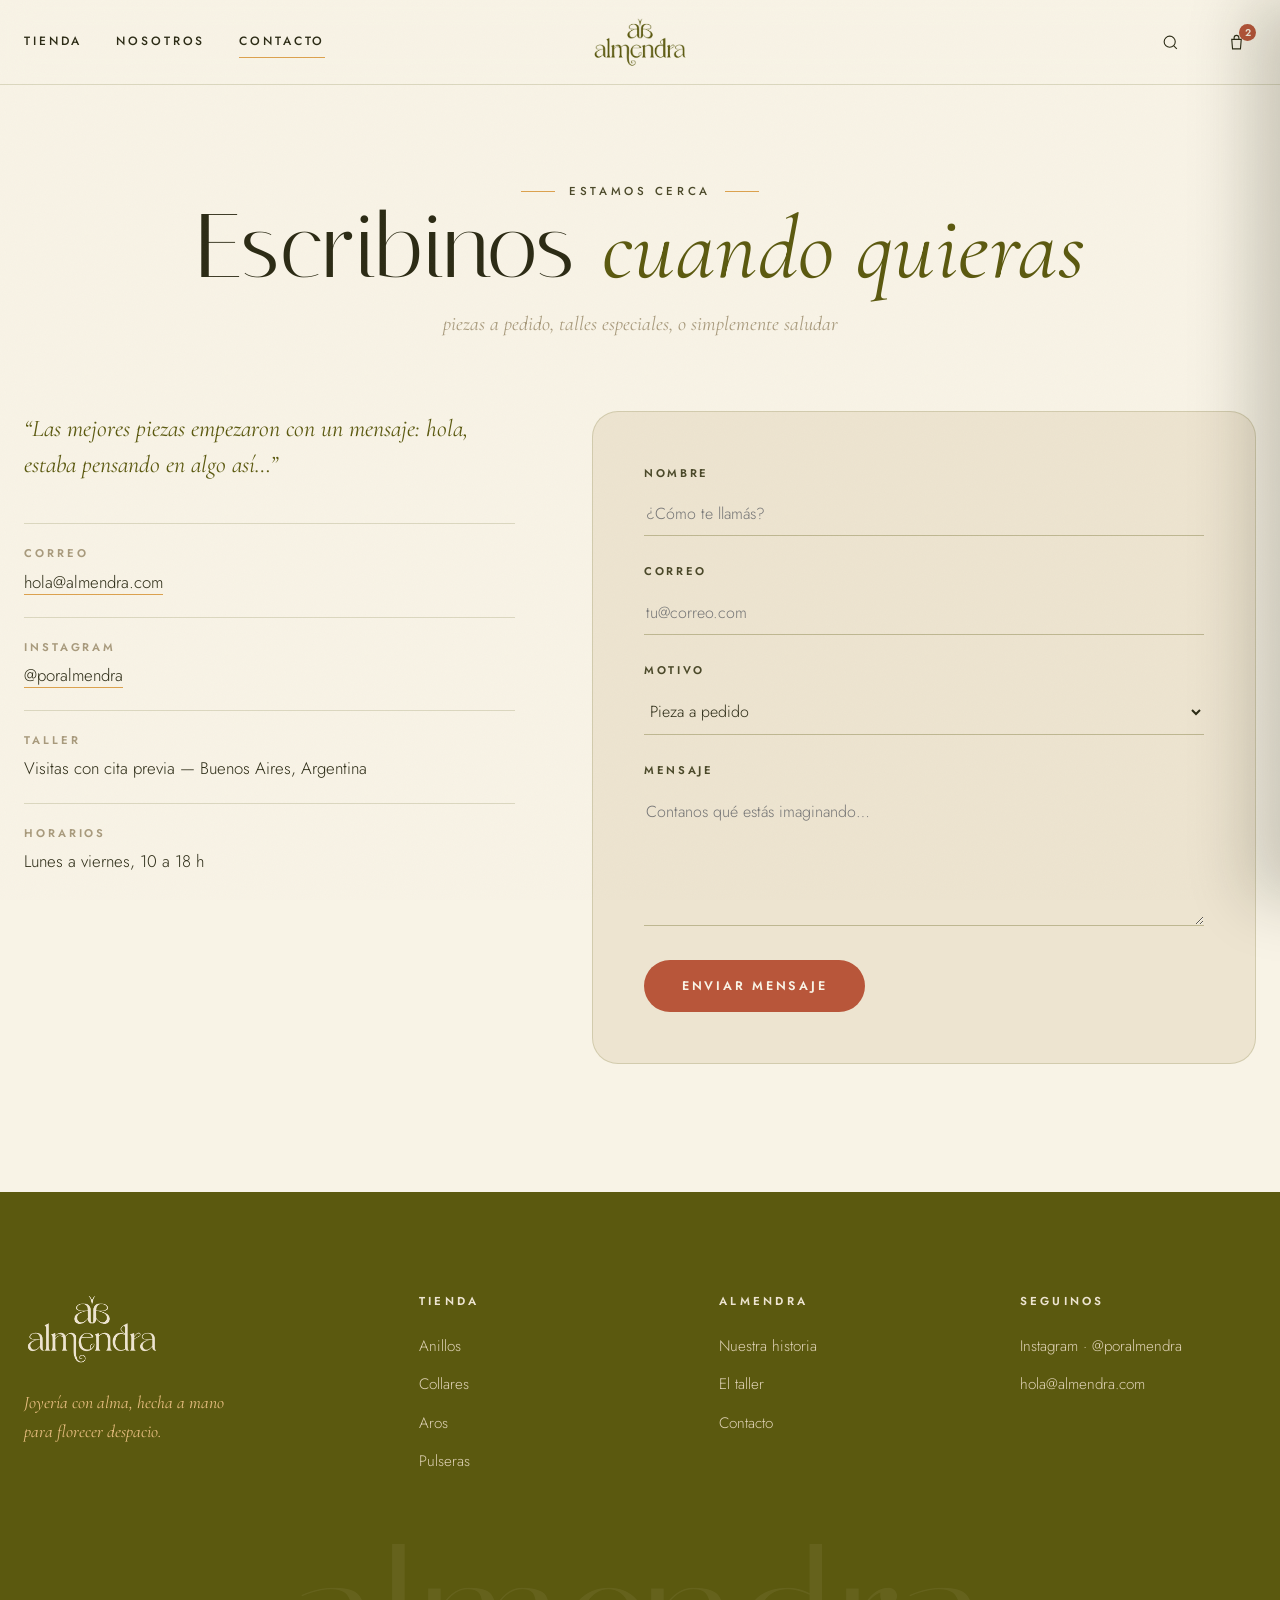
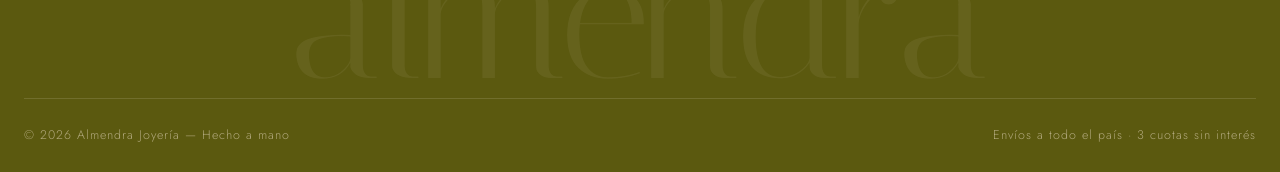
==== contacto.html @ 25f43d97 "Sitio web de Almendra Joyería — visual ecommerce Sitio estático de 5 páginas (inicio, tienda, produc" ====
<!DOCTYPE html>
<html lang="es">
<head>
  <meta charset="UTF-8">
  <meta name="viewport" content="width=device-width, initial-scale=1.0">
  <title>Contacto — Almendra Joyería</title>
  <meta name="description" content="Escribinos por piezas a pedido, talles especiales o lo que quieras contarnos.">
  <link rel="icon" type="image/png" href="assets/img/logo-olive.png">
  <link rel="preconnect" href="https://fonts.googleapis.com">
  <link rel="preconnect" href="https://fonts.gstatic.com" crossorigin>
  <link href="https://fonts.googleapis.com/css2?family=Italiana&family=Cormorant+Garamond:ital,wght@1,500;1,600&family=Jost:wght@300;400;500;600&display=swap" rel="stylesheet">
  <link rel="stylesheet" href="css/almendra.css">
</head>
<body>

  <header class="site-header site-header--solid">
    <div class="wrap">
      <nav class="nav-left">
        <a class="nav-link" href="tienda.html">Tienda</a>
        <a class="nav-link" href="nosotros.html">Nosotros</a>
        <a class="nav-link is-active" href="contacto.html">Contacto</a>
      </nav>
      <a class="brand" href="index.html" aria-label="Almendra — inicio">
        <img class="logo-dark" src="assets/img/logo-olive.png" alt="Almendra">
      </a>
      <div class="nav-right">
        <button class="icon-btn" aria-label="Buscar">
          <svg viewBox="0 0 24 24" fill="none" stroke-width="1.4"><circle cx="11" cy="11" r="7"/><path d="m20 20-3.8-3.8"/></svg>
        </button>
        <button class="icon-btn" aria-label="Carrito" data-open-cart>
          <svg viewBox="0 0 24 24" fill="none" stroke-width="1.4"><path d="M6 8h12l-1 12H7L6 8Z"/><path d="M9 8V6a3 3 0 0 1 6 0v2"/></svg>
          <span class="cart-count">2</span>
        </button>
        <button class="icon-btn menu-toggle" aria-label="Menú">
          <svg viewBox="0 0 24 24" fill="none" stroke-width="1.4"><path d="M4 7h16M4 12h16M4 17h16"/></svg>
        </button>
      </div>
    </div>
  </header>

  <nav class="mobile-menu">
    <button class="close-menu">Cerrar ✕</button>
    <a href="index.html">Inicio</a>
    <a href="tienda.html">Tienda <em>· piezas</em></a>
    <a href="nosotros.html">Nosotros <em>· el taller</em></a>
    <a href="contacto.html">Contacto</a>
  </nav>

  <!-- ══════════ Encabezado ══════════ -->
  <section class="page-hero">
    <div class="wrap">
      <span class="eyebrow eyebrow--center reveal">Estamos cerca</span>
      <h1 class="display reveal" data-delay="1">Escribinos <em>cuando quieras</em></h1>
      <p class="voice-sub reveal" data-delay="2">piezas a pedido, talles especiales, o simplemente saludar</p>
    </div>
  </section>

  <!-- ══════════ Contacto ══════════ -->
  <div class="wrap contact">
    <div class="contact-info reveal">
      <blockquote class="voice-quote">
        “Las mejores piezas empezaron con un mensaje: <em>hola, estaba pensando en algo así…</em>”
      </blockquote>
      <div class="contact-item">
        <div class="k">Correo</div>
        <div class="v"><a href="mailto:hola@almendra.com">hola@almendra.com</a></div>
      </div>
      <div class="contact-item">
        <div class="k">Instagram</div>
        <div class="v"><a href="https://instagram.com/poralmendra" target="_blank" rel="noopener">@poralmendra</a></div>
      </div>
      <div class="contact-item">
        <div class="k">Taller</div>
        <div class="v">Visitas con cita previa — Buenos Aires, Argentina</div>
      </div>
      <div class="contact-item">
        <div class="k">Horarios</div>
        <div class="v">Lunes a viernes, 10 a 18 h</div>
      </div>
    </div>

    <form class="contact-form reveal" data-delay="1" data-demo>
      <div class="field">
        <label for="f-nombre">Nombre</label>
        <input id="f-nombre" type="text" placeholder="¿Cómo te llamás?" required>
      </div>
      <div class="field">
        <label for="f-email">Correo</label>
        <input id="f-email" type="email" placeholder="tu@correo.com" required>
      </div>
      <div class="field">
        <label for="f-motivo">Motivo</label>
        <select id="f-motivo">
          <option>Pieza a pedido</option>
          <option>Consulta por talle</option>
          <option>Mi pedido</option>
          <option>Otra cosa linda</option>
        </select>
      </div>
      <div class="field">
        <label for="f-msj">Mensaje</label>
        <textarea id="f-msj" rows="5" placeholder="Contanos qué estás imaginando…" required></textarea>
      </div>
      <button class="btn btn--primary" type="submit">Enviar mensaje</button>
    </form>
  </div>

  <!-- ══════════ Footer ══════════ -->
  <footer class="site-footer">
    <div class="wrap">
      <div class="footer-grid">
        <div class="footer-brand">
          <img src="assets/img/logo-bone.png" alt="Almendra">
          <p>Joyería con alma, hecha a mano para florecer despacio.</p>
        </div>
        <div>
          <h4>Tienda</h4>
          <ul>
            <li><a href="tienda.html">Anillos</a></li>
            <li><a href="tienda.html">Collares</a></li>
            <li><a href="tienda.html">Aros</a></li>
            <li><a href="tienda.html">Pulseras</a></li>
          </ul>
        </div>
        <div>
          <h4>Almendra</h4>
          <ul>
            <li><a href="nosotros.html">Nuestra historia</a></li>
            <li><a href="nosotros.html">El taller</a></li>
            <li><a href="contacto.html">Contacto</a></li>
          </ul>
        </div>
        <div>
          <h4>Seguinos</h4>
          <ul>
            <li><a href="https://instagram.com/poralmendra" target="_blank" rel="noopener">Instagram · @poralmendra</a></li>
            <li><a href="mailto:hola@almendra.com">hola@almendra.com</a></li>
          </ul>
        </div>
      </div>
    </div>
    <div class="footer-big" aria-hidden="true">almendra</div>
    <div class="wrap">
      <div class="footer-bottom">
        <span>© 2026 Almendra Joyería — Hecho a mano</span>
        <span>Envíos a todo el país · 3 cuotas sin interés</span>
      </div>
    </div>
  </footer>

  <!-- Carrito -->
  <div class="cart-overlay"></div>
  <aside class="cart-drawer" aria-label="Carrito de compras">
    <div class="cart-head">
      <h3>Tu carrito</h3>
      <button data-close-cart>Cerrar ✕</button>
    </div>
    <div class="cart-items">
      <div class="cart-item">
        <img src="assets/img/producto-caleandula.jpg" alt="Anillo Caléndula">
        <div>
          <div class="ci-name">Anillo Caléndula</div>
          <div class="ci-detail">Plata 925 · Piedra luna</div>
          <div class="ci-qty">Talle 14 · Cant. 1</div>
        </div>
        <div class="ci-price">$ 78.000</div>
      </div>
      <div class="cart-item">
        <img src="assets/img/producto-rocio.jpg" alt="Collar Rocío">
        <div>
          <div class="ci-name">Collar Rocío</div>
          <div class="ci-detail">Plata 925 · Topacio</div>
          <div class="ci-qty">45 cm · Cant. 1</div>
        </div>
        <div class="ci-price">$ 88.000</div>
      </div>
      <p class="cart-note">Cada pieza viaja en su bolsita de lino con una carta de cuidados ✦</p>
    </div>
    <div class="cart-foot">
      <div class="cart-total"><span>Subtotal</span><span>$ 166.000</span></div>
      <p class="small">Envío calculado al finalizar la compra.</p>
      <button class="btn btn--primary">Iniciar compra</button>
    </div>
  </aside>

  <div class="toast" role="status"></div>

  <script src="js/main.js"></script>
</body>
</html>
---- css/almendra.css ----
/* ============================================================
   ALMENDRA — joyería · florecer despacio
   Sistema visual basado en el Manual de marca 2026
   ============================================================ */

:root {
  /* Paleta principal */
  --olive: #5B590F;
  --amber: #DCA14D;

  /* Neutros */
  --bone: #EDE4D0;
  --sand: #DFD2B5;
  --taupe: #A89A7C;
  --ink-soft: #4A4828;
  --ink: #2B2A14;

  /* Acentos botánicos */
  --terracota: #B8563A;
  --rose: #D8A596;
  --amber-soft: #E8BE80;

  /* Derivados */
  --cream: #F8F3E6;
  --hairline: rgba(91, 89, 15, 0.18);
  --hairline-strong: rgba(91, 89, 15, 0.32);

  /* Tipografías */
  --font-display: 'Italiana', serif;
  --font-voice: 'Cormorant Garamond', serif;
  --font-ui: 'Jost', sans-serif;

  --ease-out: cubic-bezier(0.22, 1, 0.36, 1);
  --header-h: 84px;
}

/* ---------- Reset ---------- */
*, *::before, *::after { box-sizing: border-box; margin: 0; padding: 0; }

html { scroll-behavior: smooth; }

body {
  font-family: var(--font-ui);
  font-weight: 400;
  font-size: 16px;
  line-height: 1.65;
  color: var(--ink);
  background: var(--cream);
  -webkit-font-smoothing: antialiased;
  overflow-x: hidden;
}

img { display: block; max-width: 100%; }
a { color: inherit; text-decoration: none; }
button { font-family: inherit; cursor: pointer; background: none; border: none; color: inherit; }
ul { list-style: none; }

::selection { background: var(--amber); color: var(--ink); }

/* ---------- Grano sutil ---------- */
body::after {
  content: '';
  position: fixed;
  inset: 0;
  pointer-events: none;
  z-index: 9000;
  opacity: 0.05;
  background-image: url("data:image/svg+xml,%3Csvg xmlns='http://www.w3.org/2000/svg' width='140' height='140'%3E%3Cfilter id='n'%3E%3CfeTurbulence type='fractalNoise' baseFrequency='0.9' numOctaves='2'/%3E%3C/filter%3E%3Crect width='140' height='140' filter='url(%23n)' opacity='0.55'/%3E%3C/svg%3E");
}

/* ---------- Utilidades ---------- */
.wrap {
  width: min(1280px, calc(100% - 48px));
  margin-inline: auto;
}

.display {
  font-family: var(--font-display);
  font-weight: 400;
  line-height: 1.02;
  letter-spacing: 0.005em;
}

.voice {
  font-family: var(--font-voice);
  font-style: italic;
  font-weight: 500;
}

.eyebrow {
  font-family: var(--font-ui);
  font-weight: 500;
  font-size: 0.72rem;
  letter-spacing: 0.32em;
  text-transform: uppercase;
  display: inline-flex;
  align-items: center;
  gap: 14px;
  color: var(--ink-soft);
}
.eyebrow::before {
  content: '';
  width: 34px;
  height: 1px;
  background: var(--amber);
}
.eyebrow--center::after {
  content: '';
  width: 34px;
  height: 1px;
  background: var(--amber);
}

/* ---------- Botones ---------- */
.btn {
  display: inline-flex;
  align-items: center;
  justify-content: center;
  gap: 10px;
  font-family: var(--font-ui);
  font-weight: 600;
  font-size: 0.78rem;
  letter-spacing: 0.22em;
  text-transform: uppercase;
  padding: 17px 38px;
  border-radius: 999px;
  transition: background 0.35s var(--ease-out), color 0.35s var(--ease-out),
              border-color 0.35s var(--ease-out), transform 0.35s var(--ease-out);
}
.btn:hover { transform: translateY(-2px); }

.btn--primary {
  background: var(--terracota);
  color: var(--cream);
}
.btn--primary:hover { background: #a34a30; }

.btn--outline {
  border: 1px solid var(--hairline-strong);
  color: var(--ink);
  background: transparent;
}
.btn--outline:hover { border-color: var(--olive); background: var(--olive); color: var(--bone); }

.btn--bone {
  border: 1px solid rgba(237, 228, 208, 0.5);
  color: var(--bone);
}
.btn--bone:hover { background: var(--bone); color: var(--olive); }

.link-line {
  font-family: var(--font-ui);
  font-weight: 500;
  font-size: 0.78rem;
  letter-spacing: 0.22em;
  text-transform: uppercase;
  display: inline-flex;
  align-items: center;
  gap: 12px;
  padding-bottom: 6px;
  position: relative;
}
.link-line::after {
  content: '';
  position: absolute;
  bottom: 0;
  left: 0;
  width: 100%;
  height: 1px;
  background: var(--amber);
  transform-origin: left;
  transition: transform 0.4s var(--ease-out);
}
.link-line:hover::after { transform: scaleX(0.4); }
.link-line .arrow { transition: transform 0.4s var(--ease-out); }
.link-line:hover .arrow { transform: translateX(6px); }

/* ---------- Header ---------- */
.site-header {
  position: fixed;
  top: 0;
  left: 0;
  right: 0;
  z-index: 800;
  height: var(--header-h);
  display: flex;
  align-items: center;
  transition: background 0.4s ease, box-shadow 0.4s ease, height 0.4s ease;
}
.site-header.is-solid,
.site-header--solid {
  background: rgba(248, 243, 230, 0.92);
  backdrop-filter: blur(14px);
  -webkit-backdrop-filter: blur(14px);
  box-shadow: 0 1px 0 var(--hairline);
}
.site-header .wrap {
  display: grid;
  grid-template-columns: 1fr auto 1fr;
  align-items: center;
  width: min(1380px, calc(100% - 48px));
}

.nav-left {
  display: flex;
  gap: 34px;
}
.nav-link {
  font-size: 0.75rem;
  font-weight: 500;
  letter-spacing: 0.24em;
  text-transform: uppercase;
  position: relative;
  padding: 6px 0;
}
.nav-link::after {
  content: '';
  position: absolute;
  bottom: 0;
  left: 50%;
  transform: translateX(-50%) scaleX(0);
  width: 100%;
  height: 1px;
  background: var(--amber);
  transition: transform 0.35s var(--ease-out);
  transform-origin: center;
}
.nav-link:hover::after,
.nav-link.is-active::after { transform: translateX(-50%) scaleX(1); }

.brand { justify-self: center; display: block; }
.brand img { height: 52px; width: auto; }

.nav-right {
  justify-self: end;
  display: flex;
  align-items: center;
  gap: 26px;
}
.icon-btn {
  display: inline-flex;
  align-items: center;
  justify-content: center;
  width: 40px;
  height: 40px;
  border-radius: 50%;
  transition: background 0.3s ease;
  position: relative;
}
.icon-btn:hover { background: rgba(91, 89, 15, 0.08); }
.icon-btn svg { width: 19px; height: 19px; stroke: currentColor; }

.cart-count {
  position: absolute;
  top: 2px;
  right: 0;
  min-width: 17px;
  height: 17px;
  border-radius: 999px;
  background: var(--terracota);
  color: var(--cream);
  font-size: 0.62rem;
  font-weight: 600;
  display: flex;
  align-items: center;
  justify-content: center;
  padding-inline: 4px;
}

/* Header sobre fondo olive (hero) */
.site-header--over-dark:not(.is-solid) { color: var(--bone); }
.site-header--over-dark:not(.is-solid) .cart-count { background: var(--amber); color: var(--ink); }
.site-header--over-dark:not(.is-solid) .brand .logo-dark { display: none; }
.site-header--over-dark:not(.is-solid) .brand .logo-light { display: block; }
.brand .logo-light { display: none; }
.site-header--over-dark.is-solid .brand .logo-dark { display: block; }

.menu-toggle { display: none; }

/* ---------- Menú móvil ---------- */
.mobile-menu {
  position: fixed;
  inset: 0;
  z-index: 900;
  background: var(--olive);
  color: var(--bone);
  display: flex;
  flex-direction: column;
  justify-content: center;
  padding: 48px;
  transform: translateY(-100%);
  transition: transform 0.55s var(--ease-out);
}
.mobile-menu.is-open { transform: translateY(0); }
.mobile-menu a {
  font-family: var(--font-display);
  font-size: clamp(2.4rem, 9vw, 3.6rem);
  line-height: 1.35;
  border-bottom: 1px solid rgba(237, 228, 208, 0.15);
  padding: 10px 0;
}
.mobile-menu a em { font-family: var(--font-voice); font-style: italic; color: var(--amber); }
.mobile-menu .close-menu {
  position: absolute;
  top: 26px;
  right: 26px;
  font-size: 0.75rem;
  letter-spacing: 0.3em;
  text-transform: uppercase;
  color: var(--bone);
}

/* ============================================================
   HERO
   ============================================================ */
.hero {
  position: relative;
  min-height: 100vh;
  min-height: 100svh;
  background: var(--olive);
  color: var(--bone);
  overflow: hidden;
  display: flex;
  align-items: center;
}
.hero::before {
  content: '';
  position: absolute;
  inset: 0;
  background: radial-gradient(ellipse 90% 70% at 70% 20%, rgba(220, 161, 77, 0.14), transparent 60%),
              radial-gradient(ellipse 70% 60% at 15% 85%, rgba(43, 42, 20, 0.5), transparent 65%);
}
.hero .wrap {
  position: relative;
  z-index: 2;
  display: grid;
  grid-template-columns: minmax(0, 1.15fr) minmax(0, 0.85fr);
  align-items: center;
  gap: clamp(40px, 6vw, 90px);
  padding-top: calc(var(--header-h) + 30px);
  padding-bottom: 70px;
}

.hero-title {
  font-size: clamp(3.4rem, 8.5vw, 7.8rem);
  color: var(--cream);
}
.hero-title .amber { color: var(--amber); }
.hero-sub {
  font-family: var(--font-voice);
  font-style: italic;
  font-size: clamp(1.35rem, 2.4vw, 1.9rem);
  color: var(--amber-soft);
  margin-top: 26px;
  max-width: 30ch;
  line-height: 1.5;
}
.hero-actions {
  display: flex;
  flex-wrap: wrap;
  gap: 18px;
  margin-top: 48px;
}
.hero .eyebrow { color: var(--sand); margin-bottom: 30px; }
.hero .eyebrow::before { background: var(--amber); }

/* Imagen arco (almendra) */
.arch {
  border-radius: 999px 999px 0 0;
  overflow: hidden;
  position: relative;
}
.arch img {
  width: 100%;
  height: 100%;
  object-fit: cover;
}
.hero-figure {
  position: relative;
  justify-self: end;
  width: min(430px, 100%);
}
.hero-figure .arch {
  aspect-ratio: 3 / 4.1;
  box-shadow: 0 40px 80px rgba(20, 20, 5, 0.35);
}
.hero-figure .arch img { transform: scale(1.04); }

.hero-figure::before {
  content: '';
  position: absolute;
  inset: -22px -22px 0 -22px;
  border: 1px solid rgba(220, 161, 77, 0.35);
  border-radius: 999px 999px 0 0;
  border-bottom: none;
  pointer-events: none;
}
.hero-badge {
  position: absolute;
  bottom: 34px;
  left: -74px;
  width: 148px;
  height: 148px;
  animation: spin 26s linear infinite;
}
@keyframes spin { to { transform: rotate(360deg); } }
.hero-badge text {
  font-family: var(--font-ui);
  font-size: 10.5px;
  font-weight: 500;
  letter-spacing: 3.2px;
  text-transform: uppercase;
  fill: var(--amber-soft);
}

.hero-scroll {
  position: absolute;
  bottom: 34px;
  left: 50%;
  transform: translateX(-50%);
  z-index: 3;
  font-size: 0.68rem;
  letter-spacing: 0.32em;
  text-transform: uppercase;
  color: rgba(237, 228, 208, 0.6);
  display: flex;
  flex-direction: column;
  align-items: center;
  gap: 10px;
}
.hero-scroll::after {
  content: '';
  width: 1px;
  height: 42px;
  background: linear-gradient(to bottom, var(--amber), transparent);
  animation: drip 2.2s ease-in-out infinite;
}
@keyframes drip {
  0% { transform: scaleY(0); transform-origin: top; }
  55% { transform: scaleY(1); transform-origin: top; }
  56% { transform-origin: bottom; }
  100% { transform: scaleY(0); transform-origin: bottom; }
}

/* ============================================================
   MARQUESINA
   ============================================================ */
.marquee {
  background: var(--cream);
  border-bottom: 1px solid var(--hairline);
  overflow: hidden;
  padding: 22px 0;
}
.marquee-track {
  display: flex;
  gap: 0;
  width: max-content;
  animation: marquee 36s linear infinite;
}
.marquee span {
  font-family: var(--font-display);
  font-size: 1.35rem;
  letter-spacing: 0.14em;
  text-transform: uppercase;
  color: var(--ink-soft);
  white-space: nowrap;
  display: inline-flex;
  align-items: center;
}
.marquee span::after {
  content: '✦';
  color: var(--amber);
  font-size: 0.8rem;
  margin: 0 34px;
}
@keyframes marquee { to { transform: translateX(-50%); } }

/* ============================================================
   SECCIONES
   ============================================================ */
.section { padding: clamp(80px, 10vw, 140px) 0; }
.section--tight { padding: clamp(60px, 7vw, 90px) 0; }

.section-head {
  display: flex;
  align-items: flex-end;
  justify-content: space-between;
  gap: 30px;
  margin-bottom: clamp(44px, 5vw, 70px);
}
.section-head h2 {
  font-size: clamp(2.4rem, 4.6vw, 4rem);
  color: var(--ink);
}
.section-head h2 em {
  font-family: var(--font-voice);
  font-style: italic;
  color: var(--olive);
}
.section-head .eyebrow { margin-bottom: 18px; }

.section-head--center {
  flex-direction: column;
  align-items: center;
  text-align: center;
}

/* ---------- Grilla de productos ---------- */
.product-grid {
  display: grid;
  grid-template-columns: repeat(4, 1fr);
  gap: clamp(20px, 2.6vw, 36px) clamp(16px, 2vw, 28px);
}
.product-grid--3 { grid-template-columns: repeat(3, 1fr); }

.product-card { position: relative; }
.product-card .frame {
  border-radius: 999px 999px 0 0;
  overflow: hidden;
  aspect-ratio: 3 / 3.8;
  background: var(--sand);
  position: relative;
}
.product-card .frame img {
  width: 100%;
  height: 100%;
  object-fit: cover;
  transition: transform 1.1s var(--ease-out);
}
.product-card:hover .frame img { transform: scale(1.06); }

.product-card .frame::after {
  content: '';
  position: absolute;
  inset: 10px;
  border: 1px solid rgba(248, 243, 230, 0.0);
  border-radius: 999px 999px 0 0;
  transition: border-color 0.5s ease, inset 0.5s ease;
  pointer-events: none;
}
.product-card:hover .frame::after { border-color: rgba(248, 243, 230, 0.55); }

.card-tag {
  position: absolute;
  top: 16px;
  left: 50%;
  transform: translateX(-50%);
  z-index: 2;
  font-size: 0.62rem;
  font-weight: 600;
  letter-spacing: 0.24em;
  text-transform: uppercase;
  background: var(--cream);
  color: var(--olive);
  border-radius: 999px;
  padding: 6px 14px;
}
.card-tag--sale { background: var(--terracota); color: var(--cream); }

.product-card .meta {
  text-align: center;
  padding: 20px 8px 0;
}
.product-card .name {
  font-family: var(--font-display);
  font-size: 1.45rem;
  color: var(--ink);
  letter-spacing: 0.03em;
}
.product-card .detail {
  font-family: var(--font-voice);
  font-style: italic;
  font-size: 0.98rem;
  color: var(--taupe);
  margin-top: 3px;
}
.product-card .price {
  font-weight: 600;
  font-size: 0.88rem;
  letter-spacing: 0.08em;
  color: var(--ink-soft);
  margin-top: 9px;
}

.product-card .quick-add {
  position: absolute;
  left: 50%;
  transform: translate(-50%, 12px);
  bottom: 132px;
  opacity: 0;
  background: var(--cream);
  color: var(--ink);
  font-weight: 600;
  font-size: 0.7rem;
  letter-spacing: 0.2em;
  text-transform: uppercase;
  padding: 13px 26px;
  border-radius: 999px;
  box-shadow: 0 14px 30px rgba(30, 30, 10, 0.18);
  transition: opacity 0.4s ease, transform 0.4s var(--ease-out), background 0.3s, color 0.3s;
  white-space: nowrap;
}
.product-card:hover .quick-add {
  opacity: 1;
  transform: translate(-50%, 0);
}
.product-card .quick-add:hover { background: var(--olive); color: var(--bone); }

/* ---------- Split editorial ---------- */
.editorial {
  background: var(--bone);
  border-block: 1px solid var(--hairline);
}
.editorial .wrap {
  display: grid;
  grid-template-columns: minmax(0, 0.9fr) minmax(0, 1.1fr);
  gap: clamp(44px, 7vw, 110px);
  align-items: center;
}
.editorial-figure { position: relative; }
.editorial-figure .arch {
  aspect-ratio: 3 / 3.9;
  box-shadow: 30px 40px 0 rgba(220, 161, 77, 0.16);
}
.editorial-figure .stamp {
  position: absolute;
  right: -34px;
  top: 42px;
  width: 120px;
  height: 120px;
  animation: spin 24s linear infinite reverse;
}
.editorial-figure .stamp text {
  font-family: var(--font-ui);
  font-size: 11px;
  font-weight: 500;
  letter-spacing: 3px;
  text-transform: uppercase;
  fill: var(--olive);
}
.editorial-copy h2 {
  font-size: clamp(2.4rem, 4.4vw, 3.9rem);
  margin: 22px 0 26px;
}
.editorial-copy h2 em {
  font-family: var(--font-voice);
  font-style: italic;
  color: var(--olive);
}
.editorial-copy p {
  font-weight: 300;
  font-size: 1.06rem;
  color: var(--ink-soft);
  max-width: 52ch;
  margin-bottom: 18px;
}
.editorial-copy .voice-quote {
  font-family: var(--font-voice);
  font-style: italic;
  font-size: 1.4rem;
  color: var(--olive);
  border-left: 2px solid var(--amber);
  padding-left: 24px;
  margin: 34px 0;
  max-width: 40ch;
  line-height: 1.5;
}

/* ---------- Categorías ---------- */
.cats {
  display: grid;
  grid-template-columns: repeat(4, 1fr);
  gap: clamp(18px, 2.4vw, 34px);
}
.cat-card {
  text-align: center;
  position: relative;
}
.cat-card .ring {
  width: min(100%, 250px);
  aspect-ratio: 1;
  margin-inline: auto;
  border-radius: 50%;
  overflow: hidden;
  position: relative;
  outline: 1px solid var(--hairline);
  outline-offset: 10px;
  transition: outline-color 0.4s ease, outline-offset 0.4s var(--ease-out);
}
.cat-card:hover .ring { outline-color: var(--amber); outline-offset: 5px; }
.cat-card .ring img {
  width: 100%;
  height: 100%;
  object-fit: cover;
  transition: transform 1s var(--ease-out);
}
.cat-card:hover .ring img { transform: scale(1.08); }
.cat-card .cat-name {
  font-family: var(--font-display);
  font-size: 1.5rem;
  margin-top: 24px;
  letter-spacing: 0.05em;
}
.cat-card .cat-sub {
  font-family: var(--font-voice);
  font-style: italic;
  color: var(--taupe);
  font-size: 0.95rem;
}

/* ---------- Valores / ritual ---------- */
.values { border-top: 1px solid var(--hairline); }
.values-grid {
  display: grid;
  grid-template-columns: repeat(3, 1fr);
  gap: clamp(30px, 4vw, 60px);
}
.value {
  text-align: center;
  padding: 0 10px;
}
.value .glyph {
  width: 74px;
  height: 74px;
  margin: 0 auto 26px;
  border: 1px solid var(--hairline-strong);
  border-radius: 999px 999px 0 0;
  display: flex;
  align-items: center;
  justify-content: center;
  color: var(--olive);
  transition: background 0.4s ease, color 0.4s ease, transform 0.4s var(--ease-out);
}
.value:hover .glyph { background: var(--olive); color: var(--amber); transform: translateY(-4px); }
.value .glyph svg { width: 30px; height: 30px; }
.value h3 {
  font-family: var(--font-display);
  font-weight: 400;
  font-size: 1.55rem;
  margin-bottom: 12px;
}
.value p {
  font-weight: 300;
  font-size: 0.98rem;
  color: var(--ink-soft);
  max-width: 30ch;
  margin-inline: auto;
}

/* ---------- Banda taller (olive) ---------- */
.band {
  background: var(--olive);
  color: var(--bone);
  position: relative;
  overflow: hidden;
}
.band::before {
  content: '';
  position: absolute;
  inset: 0;
  background: radial-gradient(ellipse 70% 90% at 85% 15%, rgba(220, 161, 77, 0.12), transparent 60%);
}
.band .wrap {
  position: relative;
  display: grid;
  grid-template-columns: minmax(0, 1fr) minmax(0, 1fr);
  gap: clamp(44px, 7vw, 100px);
  align-items: center;
}
.band .eyebrow { color: var(--sand); }
.band h2 {
  font-size: clamp(2.4rem, 4.4vw, 3.9rem);
  color: var(--cream);
  margin: 22px 0 24px;
}
.band h2 em { font-family: var(--font-voice); font-style: italic; color: var(--amber); }
.band p {
  font-weight: 300;
  color: var(--sand);
  max-width: 50ch;
  margin-bottom: 16px;
}
.band-figure { position: relative; }
.band-figure .arch {
  aspect-ratio: 4 / 4.6;
  box-shadow: 0 40px 80px rgba(15, 15, 4, 0.4);
}
.band-figure .mini {
  position: absolute;
  width: 38%;
  aspect-ratio: 1;
  border-radius: 50%;
  overflow: hidden;
  bottom: -36px;
  left: -36px;
  border: 6px solid var(--olive);
  box-shadow: 0 20px 40px rgba(15, 15, 4, 0.35);
}
.band-figure .mini img { width: 100%; height: 100%; object-fit: cover; }
.band .btn { margin-top: 22px; }

/* ---------- Newsletter ---------- */
.newsletter {
  background: var(--bone);
  border-top: 1px solid var(--hairline);
  text-align: center;
}
.newsletter h2 {
  font-size: clamp(2.2rem, 4.2vw, 3.6rem);
  margin: 20px 0 14px;
}
.newsletter h2 em { font-family: var(--font-voice); font-style: italic; color: var(--olive); }
.newsletter p {
  font-weight: 300;
  color: var(--ink-soft);
  max-width: 46ch;
  margin: 0 auto 38px;
}
.news-form {
  display: flex;
  max-width: 460px;
  margin-inline: auto;
  border-bottom: 1px solid var(--hairline-strong);
  padding-bottom: 10px;
  gap: 14px;
}
.news-form input {
  flex: 1;
  border: none;
  background: transparent;
  font-family: var(--font-ui);
  font-size: 0.95rem;
  letter-spacing: 0.04em;
  color: var(--ink);
  outline: none;
}
.news-form input::placeholder { color: var(--taupe); }
.news-form button {
  font-weight: 600;
  font-size: 0.75rem;
  letter-spacing: 0.24em;
  text-transform: uppercase;
  color: var(--terracota);
  transition: letter-spacing 0.3s ease;
}
.news-form button:hover { letter-spacing: 0.34em; }

/* ---------- Footer ---------- */
.site-footer {
  background: var(--olive);
  color: var(--sand);
  padding: clamp(64px, 8vw, 100px) 0 0;
  position: relative;
  overflow: hidden;
}
.footer-grid {
  display: grid;
  grid-template-columns: 1.4fr 1fr 1fr 1fr;
  gap: clamp(30px, 5vw, 70px);
  padding-bottom: 70px;
}
.footer-brand img { height: 74px; width: auto; margin-bottom: 22px; }
.footer-brand p {
  font-family: var(--font-voice);
  font-style: italic;
  font-size: 1.1rem;
  color: var(--amber-soft);
  max-width: 26ch;
}
.site-footer h4 {
  font-family: var(--font-ui);
  font-weight: 600;
  font-size: 0.72rem;
  letter-spacing: 0.28em;
  text-transform: uppercase;
  color: var(--bone);
  margin-bottom: 22px;
}
.site-footer li { margin-bottom: 12px; }
.site-footer li a {
  font-weight: 300;
  font-size: 0.95rem;
  transition: color 0.3s ease, padding-left 0.3s ease;
}
.site-footer li a:hover { color: var(--amber); padding-left: 6px; }

.footer-bottom {
  border-top: 1px solid rgba(237, 228, 208, 0.15);
  padding: 26px 0;
  display: flex;
  justify-content: space-between;
  align-items: center;
  gap: 20px;
  flex-wrap: wrap;
  font-size: 0.78rem;
  font-weight: 300;
  letter-spacing: 0.08em;
  color: rgba(223, 210, 181, 0.65);
}
.footer-big {
  font-family: var(--font-display);
  font-size: clamp(4rem, 14vw, 13rem);
  line-height: 0.9;
  color: rgba(237, 228, 208, 0.07);
  text-align: center;
  user-select: none;
  pointer-events: none;
  margin-top: -20px;
  white-space: nowrap;
}

/* ============================================================
   PÁGINA: TIENDA
   ============================================================ */
.page-hero {
  padding: calc(var(--header-h) + clamp(50px, 8vw, 90px)) 0 clamp(40px, 6vw, 70px);
  text-align: center;
}
.page-hero h1 {
  font-size: clamp(3rem, 7vw, 5.6rem);
}
.page-hero h1 em { font-family: var(--font-voice); font-style: italic; color: var(--olive); }
.page-hero .voice-sub {
  font-family: var(--font-voice);
  font-style: italic;
  font-size: 1.25rem;
  color: var(--taupe);
  margin-top: 14px;
}

.filters {
  display: flex;
  flex-wrap: wrap;
  justify-content: center;
  gap: 12px;
  margin: 40px 0 60px;
}
.chip {
  font-family: var(--font-ui);
  font-weight: 500;
  font-size: 0.75rem;
  letter-spacing: 0.18em;
  text-transform: uppercase;
  padding: 11px 24px;
  border-radius: 999px;
  border: 1px solid var(--hairline-strong);
  color: var(--ink-soft);
  transition: all 0.3s ease;
}
.chip:hover { border-color: var(--olive); }
.chip.is-active {
  background: var(--olive);
  border-color: var(--olive);
  color: var(--bone);
}

.shop-note {
  text-align: center;
  font-family: var(--font-voice);
  font-style: italic;
  color: var(--taupe);
  font-size: 1.05rem;
  margin-top: 60px;
}

.product-card.is-hidden { display: none; }

/* ============================================================
   PÁGINA: PRODUCTO
   ============================================================ */
.breadcrumb {
  padding: calc(var(--header-h) + 30px) 0 0;
  font-size: 0.72rem;
  font-weight: 500;
  letter-spacing: 0.2em;
  text-transform: uppercase;
  color: var(--taupe);
  display: flex;
  gap: 12px;
  align-items: center;
}
.breadcrumb a:hover { color: var(--olive); }
.breadcrumb .sep { color: var(--amber); }

.pdp {
  display: grid;
  grid-template-columns: minmax(0, 1.05fr) minmax(0, 0.95fr);
  gap: clamp(40px, 6vw, 100px);
  padding: clamp(36px, 5vw, 60px) 0 clamp(80px, 9vw, 130px);
  align-items: start;
}
.pdp-gallery {
  position: sticky;
  top: calc(var(--header-h) + 24px);
  display: grid;
  grid-template-columns: 84px 1fr;
  gap: 20px;
}
.pdp-thumbs {
  display: flex;
  flex-direction: column;
  gap: 14px;
}
.pdp-thumbs button {
  aspect-ratio: 1;
  border-radius: 12px;
  overflow: hidden;
  border: 1px solid transparent;
  opacity: 0.65;
  transition: opacity 0.3s ease, border-color 0.3s ease;
}
.pdp-thumbs button.is-active,
.pdp-thumbs button:hover { opacity: 1; border-color: var(--amber); }
.pdp-thumbs img { width: 100%; height: 100%; object-fit: cover; }

.pdp-main {
  border-radius: 999px 999px 0 0;
  overflow: hidden;
  aspect-ratio: 3 / 3.7;
  background: var(--sand);
}
.pdp-main img {
  width: 100%;
  height: 100%;
  object-fit: cover;
  transition: opacity 0.35s ease;
}

.pdp-info { padding-top: 8px; }
.pdp-info .eyebrow { margin-bottom: 16px; }
.pdp-info h1 {
  font-size: clamp(2.6rem, 4.6vw, 4rem);
}
.pdp-info .stone {
  font-family: var(--font-voice);
  font-style: italic;
  font-size: 1.3rem;
  color: var(--olive);
  margin-top: 8px;
}
.pdp-price {
  font-weight: 600;
  font-size: 1.35rem;
  letter-spacing: 0.06em;
  margin: 26px 0 6px;
}
.pdp-price .cuotas {
  display: block;
  font-weight: 300;
  font-size: 0.85rem;
  letter-spacing: 0.04em;
  color: var(--taupe);
  margin-top: 4px;
}
.pdp-desc {
  font-weight: 300;
  color: var(--ink-soft);
  margin: 26px 0;
  max-width: 52ch;
}

.opt-label {
  font-weight: 600;
  font-size: 0.72rem;
  letter-spacing: 0.24em;
  text-transform: uppercase;
  margin-bottom: 14px;
  display: flex;
  justify-content: space-between;
  align-items: baseline;
}
.opt-label .hint {
  font-family: var(--font-voice);
  font-style: italic;
  font-weight: 500;
  font-size: 0.9rem;
  text-transform: none;
  letter-spacing: 0.02em;
  color: var(--taupe);
}
.sizes { display: flex; gap: 10px; margin-bottom: 30px; }
.size {
  width: 48px;
  height: 48px;
  border-radius: 50%;
  border: 1px solid var(--hairline-strong);
  font-weight: 500;
  font-size: 0.85rem;
  transition: all 0.25s ease;
}
.size:hover { border-color: var(--olive); }
.size.is-active { background: var(--olive); border-color: var(--olive); color: var(--bone); }

.pdp-buy {
  display: flex;
  gap: 14px;
  align-items: stretch;
  margin: 10px 0 34px;
}
.qty {
  display: flex;
  align-items: center;
  border: 1px solid var(--hairline-strong);
  border-radius: 999px;
  overflow: hidden;
}
.qty button {
  width: 46px;
  height: 100%;
  font-size: 1.1rem;
  color: var(--ink-soft);
  transition: background 0.25s ease;
}
.qty button:hover { background: rgba(91, 89, 15, 0.07); }
.qty output {
  width: 34px;
  text-align: center;
  font-weight: 500;
}
.pdp-buy .btn--primary { flex: 1; }

.pdp-perks {
  display: grid;
  grid-template-columns: 1fr 1fr;
  gap: 14px 24px;
  border-block: 1px solid var(--hairline);
  padding: 22px 0;
  margin-bottom: 8px;
}
.perk {
  display: flex;
  gap: 12px;
  align-items: center;
  font-weight: 300;
  font-size: 0.88rem;
  color: var(--ink-soft);
}
.perk svg { width: 20px; height: 20px; color: var(--olive); flex-shrink: 0; }

.accordion { border-bottom: 1px solid var(--hairline); }
.accordion summary {
  list-style: none;
  cursor: pointer;
  display: flex;
  justify-content: space-between;
  align-items: center;
  padding: 20px 0;
  font-weight: 500;
  font-size: 0.8rem;
  letter-spacing: 0.22em;
  text-transform: uppercase;
}
.accordion summary::-webkit-details-marker { display: none; }
.accordion summary::after {
  content: '+';
  font-family: var(--font-display);
  font-size: 1.4rem;
  color: var(--amber);
  transition: transform 0.35s var(--ease-out);
}
.accordion[open] summary::after { transform: rotate(45deg); }
.accordion .acc-body {
  font-weight: 300;
  font-size: 0.95rem;
  color: var(--ink-soft);
  padding-bottom: 22px;
  max-width: 54ch;
}

.related { background: var(--bone); border-top: 1px solid var(--hairline); }

/* ============================================================
   PÁGINA: NOSOTROS
   ============================================================ */
.about-hero {
  background: var(--olive);
  color: var(--bone);
  padding: calc(var(--header-h) + clamp(60px, 9vw, 110px)) 0 0;
  position: relative;
  overflow: hidden;
}
.about-hero::before {
  content: '';
  position: absolute;
  inset: 0;
  background: radial-gradient(ellipse 80% 60% at 80% 10%, rgba(220, 161, 77, 0.13), transparent 60%);
}
.about-hero .wrap {
  position: relative;
  display: grid;
  grid-template-columns: minmax(0, 1.1fr) minmax(0, 0.9fr);
  gap: clamp(40px, 6vw, 90px);
  align-items: end;
}
.about-hero h1 {
  font-size: clamp(3.2rem, 7vw, 6.4rem);
  color: var(--cream);
  margin: 24px 0 20px;
}
.about-hero h1 em { font-family: var(--font-voice); font-style: italic; color: var(--amber); }
.about-hero .eyebrow { color: var(--sand); }
.about-hero p.lead {
  font-family: var(--font-voice);
  font-style: italic;
  font-size: 1.3rem;
  color: var(--amber-soft);
  max-width: 40ch;
  margin-bottom: clamp(50px, 7vw, 90px);
}
.about-hero .arch {
  aspect-ratio: 3 / 3.6;
  transform: translateY(1px);
}

.story .wrap {
  display: grid;
  grid-template-columns: minmax(0, 0.55fr) minmax(0, 1fr);
  gap: clamp(40px, 6vw, 100px);
}
.story-side { position: sticky; top: calc(var(--header-h) + 30px); align-self: start; }
.story-side .voice-quote {
  font-family: var(--font-voice);
  font-style: italic;
  font-size: 1.6rem;
  line-height: 1.5;
  color: var(--olive);
  margin-top: 24px;
}
.story-body p {
  font-weight: 300;
  font-size: 1.08rem;
  color: var(--ink-soft);
  margin-bottom: 24px;
  max-width: 60ch;
}
.story-body p strong { font-weight: 500; color: var(--ink); }
.story-body .drop::first-letter {
  font-family: var(--font-display);
  font-size: 4.2em;
  float: left;
  line-height: 0.8;
  padding: 8px 14px 0 0;
  color: var(--olive);
}

.atelier-grid {
  display: grid;
  grid-template-columns: repeat(12, 1fr);
  gap: clamp(14px, 2vw, 26px);
}
.atelier-grid figure { border-radius: 14px; overflow: hidden; position: relative; }
.atelier-grid img { width: 100%; height: 100%; object-fit: cover; transition: transform 1.2s var(--ease-out); }
.atelier-grid figure:hover img { transform: scale(1.05); }
.at-1 { grid-column: 1 / 6; aspect-ratio: 4 / 4.6; border-radius: 999px 999px 14px 14px; }
.at-2 { grid-column: 6 / 10; aspect-ratio: 4 / 5.2; margin-top: 60px; }
.at-3 { grid-column: 10 / 13; aspect-ratio: 3 / 4.4; border-radius: 999px 999px 14px 14px; margin-top: 120px; }
.atelier-grid figcaption {
  position: absolute;
  bottom: 14px;
  left: 50%;
  transform: translateX(-50%);
  background: rgba(248, 243, 230, 0.9);
  font-size: 0.68rem;
  font-weight: 500;
  letter-spacing: 0.2em;
  text-transform: uppercase;
  padding: 7px 16px;
  border-radius: 999px;
  color: var(--olive);
  white-space: nowrap;
}

/* ============================================================
   PÁGINA: CONTACTO
   ============================================================ */
.contact {
  display: grid;
  grid-template-columns: minmax(0, 0.85fr) minmax(0, 1.15fr);
  gap: clamp(40px, 6vw, 100px);
  padding-bottom: clamp(80px, 10vw, 140px);
}
.contact-info .voice-quote {
  font-family: var(--font-voice);
  font-style: italic;
  font-size: 1.5rem;
  color: var(--olive);
  line-height: 1.5;
  margin-bottom: 40px;
}
.contact-item {
  border-top: 1px solid var(--hairline);
  padding: 20px 0;
}
.contact-item .k {
  font-weight: 600;
  font-size: 0.7rem;
  letter-spacing: 0.26em;
  text-transform: uppercase;
  color: var(--taupe);
  margin-bottom: 6px;
}
.contact-item .v { font-weight: 300; font-size: 1.05rem; }
.contact-item .v a { border-bottom: 1px solid var(--amber); transition: color 0.3s; }
.contact-item .v a:hover { color: var(--olive); }

.contact-form {
  background: var(--bone);
  border: 1px solid var(--hairline);
  border-radius: 26px;
  padding: clamp(30px, 4vw, 56px);
}
.field { margin-bottom: 26px; }
.field label {
  display: block;
  font-weight: 600;
  font-size: 0.7rem;
  letter-spacing: 0.24em;
  text-transform: uppercase;
  color: var(--ink-soft);
  margin-bottom: 10px;
}
.field input,
.field textarea,
.field select {
  width: 100%;
  border: none;
  border-bottom: 1px solid var(--hairline-strong);
  background: transparent;
  font-family: var(--font-ui);
  font-size: 1rem;
  font-weight: 300;
  padding: 10px 2px;
  color: var(--ink);
  outline: none;
  transition: border-color 0.3s ease;
  resize: vertical;
}
.field input:focus,
.field textarea:focus { border-color: var(--olive); }

/* ============================================================
   CARRITO (drawer)
   ============================================================ */
.cart-overlay {
  position: fixed;
  inset: 0;
  z-index: 950;
  background: rgba(43, 42, 20, 0.45);
  opacity: 0;
  pointer-events: none;
  transition: opacity 0.4s ease;
}
.cart-overlay.is-open { opacity: 1; pointer-events: auto; }

.cart-drawer {
  position: fixed;
  top: 0;
  right: 0;
  bottom: 0;
  z-index: 960;
  width: min(440px, 92vw);
  background: var(--cream);
  transform: translateX(100%);
  transition: transform 0.55s var(--ease-out);
  display: flex;
  flex-direction: column;
  box-shadow: -30px 0 60px rgba(30, 30, 10, 0.2);
}
.cart-drawer.is-open { transform: translateX(0); }

.cart-head {
  display: flex;
  justify-content: space-between;
  align-items: center;
  padding: 26px 30px;
  border-bottom: 1px solid var(--hairline);
}
.cart-head h3 { font-family: var(--font-display); font-weight: 400; font-size: 1.7rem; }
.cart-head button {
  font-size: 0.7rem;
  font-weight: 600;
  letter-spacing: 0.24em;
  text-transform: uppercase;
  color: var(--taupe);
  transition: color 0.3s;
}
.cart-head button:hover { color: var(--terracota); }

.cart-items { flex: 1; overflow-y: auto; padding: 10px 30px; }
.cart-item {
  display: grid;
  grid-template-columns: 82px 1fr auto;
  gap: 18px;
  align-items: center;
  padding: 20px 0;
  border-bottom: 1px solid var(--hairline);
}
.cart-item img {
  width: 82px;
  height: 100px;
  object-fit: cover;
  border-radius: 999px 999px 8px 8px;
}
.cart-item .ci-name { font-family: var(--font-display); font-size: 1.15rem; }
.cart-item .ci-detail {
  font-family: var(--font-voice);
  font-style: italic;
  font-size: 0.88rem;
  color: var(--taupe);
}
.cart-item .ci-qty {
  font-size: 0.8rem;
  font-weight: 300;
  color: var(--ink-soft);
  margin-top: 6px;
}
.cart-item .ci-price { font-weight: 600; font-size: 0.9rem; }

.cart-note {
  font-family: var(--font-voice);
  font-style: italic;
  text-align: center;
  color: var(--taupe);
  font-size: 0.95rem;
  padding: 16px 30px 0;
}
.cart-foot {
  padding: 22px 30px 30px;
  border-top: 1px solid var(--hairline);
  background: var(--bone);
}
.cart-total {
  display: flex;
  justify-content: space-between;
  font-weight: 600;
  letter-spacing: 0.08em;
  margin-bottom: 6px;
}
.cart-foot .small {
  font-weight: 300;
  font-size: 0.8rem;
  color: var(--taupe);
  margin-bottom: 18px;
}
.cart-foot .btn { width: 100%; }

/* Toast */
.toast {
  position: fixed;
  bottom: 30px;
  left: 50%;
  transform: translate(-50%, 80px);
  z-index: 990;
  background: var(--olive);
  color: var(--bone);
  font-size: 0.82rem;
  font-weight: 500;
  letter-spacing: 0.06em;
  padding: 15px 30px;
  border-radius: 999px;
  opacity: 0;
  transition: transform 0.5s var(--ease-out), opacity 0.5s ease;
  pointer-events: none;
}
.toast.is-visible { transform: translate(-50%, 0); opacity: 1; }
.toast em { font-family: var(--font-voice); color: var(--amber-soft); }

/* ============================================================
   Reveal on scroll
   ============================================================ */
.reveal {
  opacity: 0;
  transform: translateY(34px);
  transition: opacity 1s var(--ease-out), transform 1s var(--ease-out);
}
.reveal.in { opacity: 1; transform: none; }
.reveal[data-delay="1"] { transition-delay: 0.12s; }
.reveal[data-delay="2"] { transition-delay: 0.24s; }
.reveal[data-delay="3"] { transition-delay: 0.36s; }
.reveal[data-delay="4"] { transition-delay: 0.48s; }

@media (prefers-reduced-motion: reduce) {
  .reveal { opacity: 1; transform: none; transition: none; }
  .marquee-track, .hero-badge, .editorial-figure .stamp { animation: none; }
}

/* ============================================================
   Responsive
   ============================================================ */
@media (max-width: 1024px) {
  .product-grid { grid-template-columns: repeat(3, 1fr); }
  .cats { grid-template-columns: repeat(2, 1fr); gap: 40px 24px; }
  .footer-grid { grid-template-columns: 1fr 1fr; }
  .pdp-gallery { grid-template-columns: 1fr; }
  .pdp-thumbs { flex-direction: row; order: 2; }
  .pdp-thumbs button { width: 72px; }
}

@media (max-width: 860px) {
  :root { --header-h: 70px; }
  .nav-left { display: none; }
  .menu-toggle { display: inline-flex; }
  .site-header .wrap { grid-template-columns: auto 1fr auto; }
  .brand { justify-self: start; }
  .brand img { height: 44px; }

  .hero .wrap { grid-template-columns: 1fr; padding-top: calc(var(--header-h) + 50px); }
  .hero-figure { justify-self: center; width: min(340px, 80%); margin-top: 10px; }
  .hero-badge { left: auto; right: -40px; width: 110px; height: 110px; }
  .hero-scroll { display: none; }

  .editorial .wrap,
  .band .wrap,
  .about-hero .wrap,
  .story .wrap,
  .contact { grid-template-columns: 1fr; }
  .story-side { position: static; }
  .pdp { grid-template-columns: 1fr; }
  .pdp-gallery { position: static; }

  .product-grid { grid-template-columns: repeat(2, 1fr); }
  .section-head { flex-direction: column; align-items: flex-start; }
  .section-head--center { align-items: center; }

  .atelier-grid figure { grid-column: 1 / -1 !important; margin-top: 0 !important; }
  .values-grid { grid-template-columns: 1fr; gap: 44px; }
  .editorial-figure .stamp { right: 8px; }
  .band-figure .mini { left: 10px; bottom: -20px; }
  .footer-grid { grid-template-columns: 1fr; gap: 36px; }
}

@media (max-width: 520px) {
  .product-grid { grid-template-columns: 1fr 1fr; gap: 26px 12px; }
  .product-card .name { font-size: 1.15rem; }
  .quick-add { display: none; }
  .cats { grid-template-columns: 1fr 1fr; }
  .hero-actions .btn { width: 100%; }
  .pdp-buy { flex-direction: column; }
  .qty { justify-content: center; padding-block: 10px; }
}
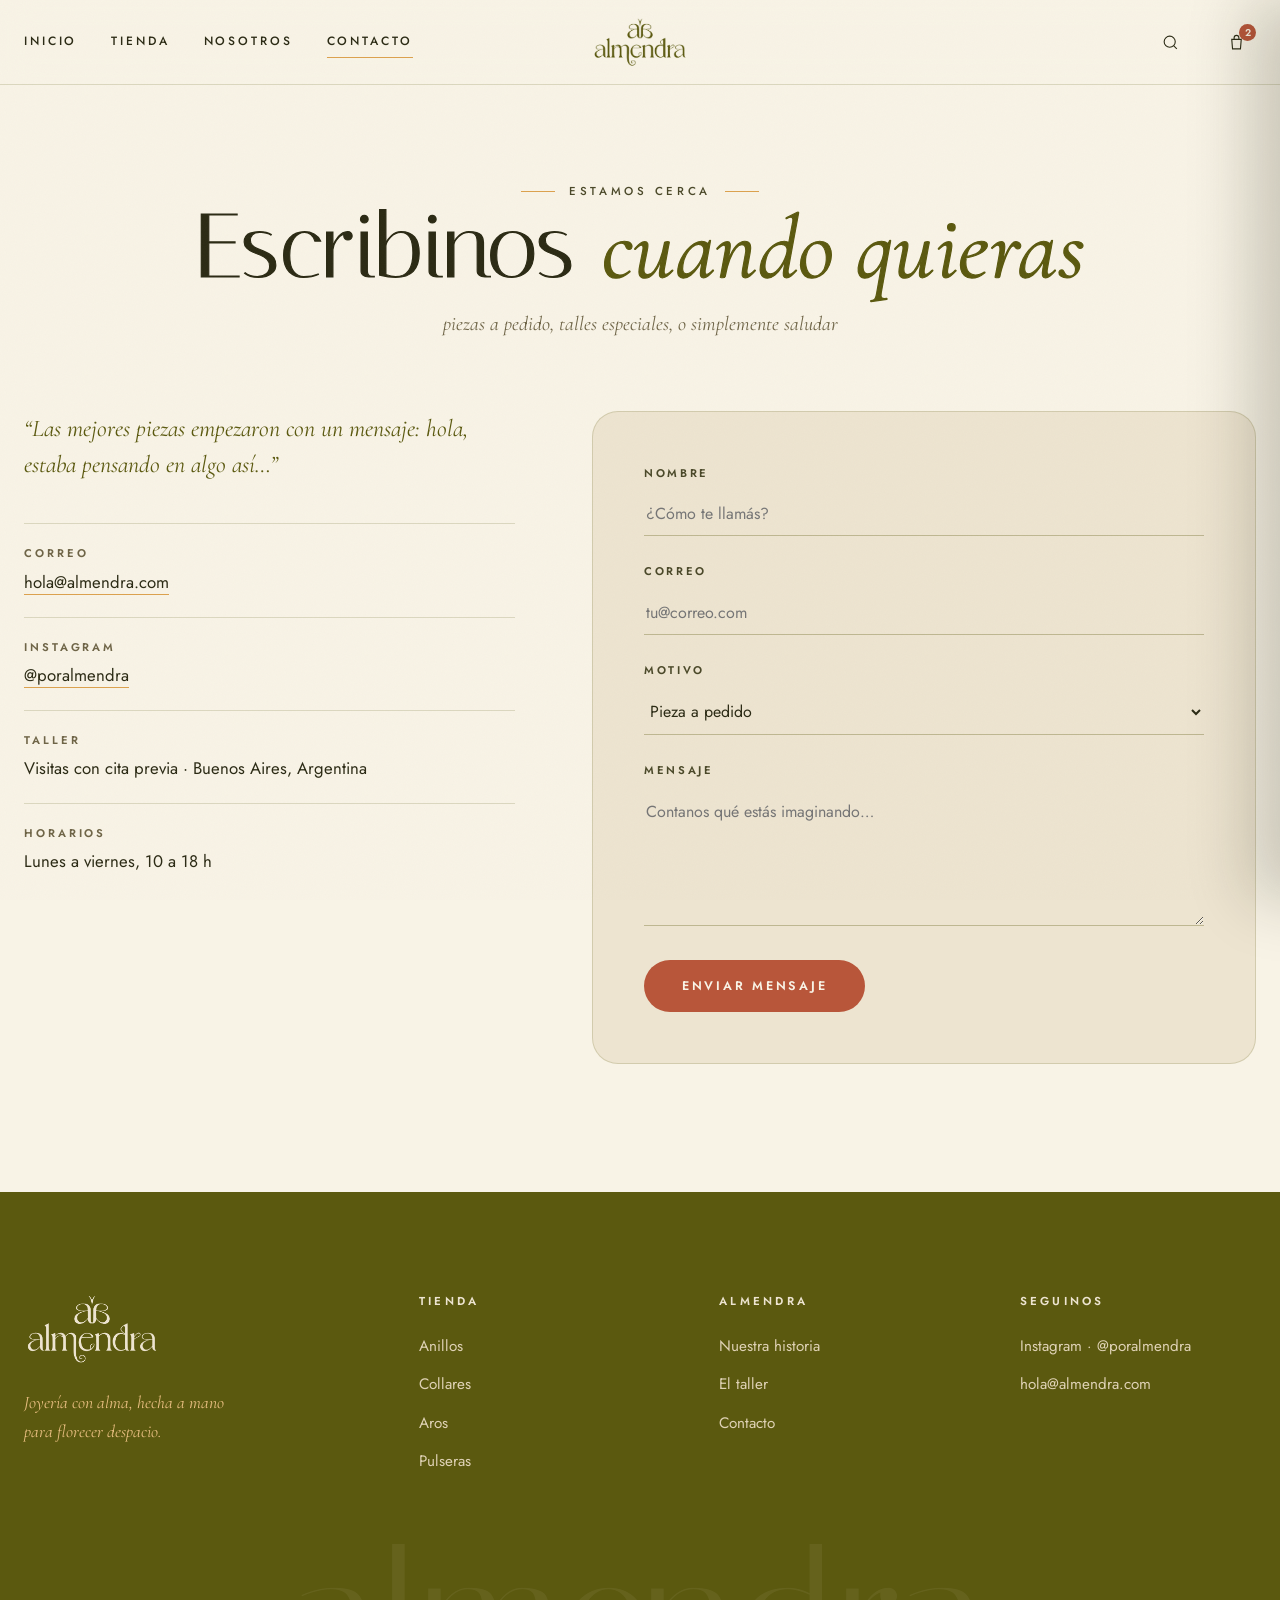
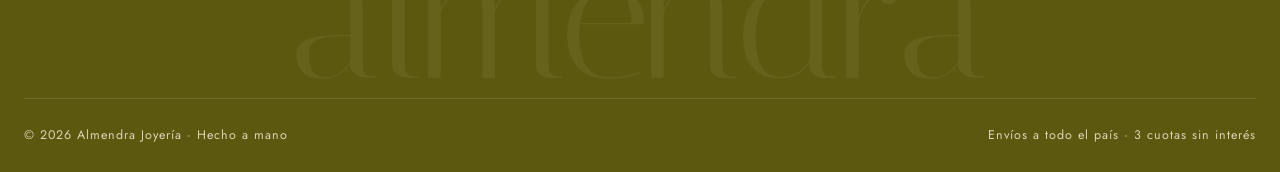
==== commit d76ddef5: "Legibilidad, fotos reales de Instagram y titulo nuevo del hero Tipografia y legibilidad: - Italiana " ====
--- a/contacto.html
+++ b/contacto.html
@@ -3,7 +3,7 @@
 <head>
   <meta charset="UTF-8">
   <meta name="viewport" content="width=device-width, initial-scale=1.0">
-  <title>Contacto — Almendra Joyería</title>
+  <title>Contacto · Almendra Joyería</title>
   <meta name="description" content="Escribinos por piezas a pedido, talles especiales o lo que quieras contarnos.">
   <link rel="icon" type="image/png" href="assets/img/logo-olive.png">
   <link rel="preconnect" href="https://fonts.googleapis.com">
@@ -16,11 +16,12 @@
   <header class="site-header site-header--solid">
     <div class="wrap">
       <nav class="nav-left">
+        <a class="nav-link" href="index.html">Inicio</a>
         <a class="nav-link" href="tienda.html">Tienda</a>
         <a class="nav-link" href="nosotros.html">Nosotros</a>
         <a class="nav-link is-active" href="contacto.html">Contacto</a>
       </nav>
-      <a class="brand" href="index.html" aria-label="Almendra — inicio">
+      <a class="brand" href="index.html" aria-label="Almendra, inicio">
         <img class="logo-dark" src="assets/img/logo-olive.png" alt="Almendra">
       </a>
       <div class="nav-right">
@@ -71,7 +72,7 @@
       </div>
       <div class="contact-item">
         <div class="k">Taller</div>
-        <div class="v">Visitas con cita previa — Buenos Aires, Argentina</div>
+        <div class="v">Visitas con cita previa · Buenos Aires, Argentina</div>
       </div>
       <div class="contact-item">
         <div class="k">Horarios</div>
@@ -142,7 +143,7 @@
     <div class="footer-big" aria-hidden="true">almendra</div>
     <div class="wrap">
       <div class="footer-bottom">
-        <span>© 2026 Almendra Joyería — Hecho a mano</span>
+        <span>© 2026 Almendra Joyería · Hecho a mano</span>
         <span>Envíos a todo el país · 3 cuotas sin interés</span>
       </div>
     </div>
@@ -157,27 +158,27 @@
     </div>
     <div class="cart-items">
       <div class="cart-item">
-        <img src="assets/img/producto-caleandula.jpg" alt="Anillo Caléndula">
+        <img src="assets/img/real-sol-labradorita.jpg" alt="Sol Labradorita">
         <div>
-          <div class="ci-name">Anillo Caléndula</div>
-          <div class="ci-detail">Plata 925 · Piedra luna</div>
-          <div class="ci-qty">Talle 14 · Cant. 1</div>
+          <div class="ci-name">Sol Labradorita</div>
+          <div class="ci-detail">Bronce · Labradorita azul</div>
+          <div class="ci-qty">Cadena 45 cm · Cant. 1</div>
         </div>
-        <div class="ci-price">$ 78.000</div>
+        <div class="ci-price">$ 96.000</div>
       </div>
       <div class="cart-item">
-        <img src="assets/img/producto-rocio.jpg" alt="Collar Rocío">
+        <img src="assets/img/real-sol-marino.jpg" alt="Sol Marino">
         <div>
-          <div class="ci-name">Collar Rocío</div>
-          <div class="ci-detail">Plata 925 · Topacio</div>
-          <div class="ci-qty">45 cm · Cant. 1</div>
+          <div class="ci-name">Sol Marino</div>
+          <div class="ci-detail">Bronce · Labradorita verde</div>
+          <div class="ci-qty">Cadena 50 cm · Cant. 1</div>
         </div>
-        <div class="ci-price">$ 88.000</div>
+        <div class="ci-price">$ 92.000</div>
       </div>
       <p class="cart-note">Cada pieza viaja en su bolsita de lino con una carta de cuidados ✦</p>
     </div>
     <div class="cart-foot">
-      <div class="cart-total"><span>Subtotal</span><span>$ 166.000</span></div>
+      <div class="cart-total"><span>Subtotal</span><span>$ 188.000</span></div>
       <p class="small">Envío calculado al finalizar la compra.</p>
       <button class="btn btn--primary">Iniciar compra</button>
     </div>
--- a/css/almendra.css
+++ b/css/almendra.css
@@ -1,5 +1,5 @@
 /* ============================================================
-   ALMENDRA — joyería · florecer despacio
+   ALMENDRA · joyería · florecer despacio
    Sistema visual basado en el Manual de marca 2026
    ============================================================ */
 
@@ -22,6 +22,9 @@
 
   /* Derivados */
   --cream: #F8F3E6;
+  /* Taupe oscurecido para textos: el taupe puro da 2.5:1 sobre crema
+     y no se lee. Este llega a 5.3:1 sin salirse de la familia olive. */
+  --text-muted: #6E6446;
   --hairline: rgba(91, 89, 15, 0.18);
   --hairline-strong: rgba(91, 89, 15, 0.32);
 
@@ -32,6 +35,11 @@
 
   --ease-out: cubic-bezier(0.22, 1, 0.36, 1);
   --header-h: 84px;
+
+  /* Italiana solo existe en peso 400: engrosamos el trazo en em
+     para que escale con el tamaño. Subir/bajar para calibrar. */
+  --display-stroke: 0.013em;
+  --display-stroke-sm: 0.007em;
 }
 
 /* ---------- Reset ---------- */
@@ -79,6 +87,23 @@
   font-weight: 400;
   line-height: 1.02;
   letter-spacing: 0.005em;
+}
+
+/* Títulos de página: trazo engrosado */
+.hero-title,
+.about-hero h1,
+.page-hero h1,
+.pdp-info h1 {
+  -webkit-text-stroke: var(--display-stroke) currentColor;
+}
+
+/* Títulos de sección: engrosado más leve */
+.section-head h2,
+.editorial-copy h2,
+.band h2,
+.newsletter h2,
+.mobile-menu a {
+  -webkit-text-stroke: var(--display-stroke-sm) currentColor;
 }
 
 .voice {
@@ -342,10 +367,19 @@
 }
 
 .hero-title {
-  font-size: clamp(3.4rem, 8.5vw, 7.8rem);
+  font-size: clamp(3.6rem, 9.4vw, 8.4rem);
   color: var(--cream);
 }
-.hero-title .amber { color: var(--amber); }
+.hero-title em {
+  display: block;
+  font-family: var(--font-voice);
+  font-style: italic;
+  font-weight: 600;
+  font-size: 1.02em;
+  color: var(--amber);
+  -webkit-text-stroke: 0;
+  margin-top: -0.04em;
+}
 .hero-sub {
   font-family: var(--font-voice);
   font-style: italic;
@@ -407,10 +441,14 @@
 .hero-badge text {
   font-family: var(--font-ui);
   font-size: 10.5px;
-  font-weight: 500;
+  font-weight: 600;
   letter-spacing: 3.2px;
   text-transform: uppercase;
   fill: var(--amber-soft);
+  stroke: var(--ink);
+  stroke-width: 4.5px;
+  stroke-linejoin: round;
+  paint-order: stroke fill;
 }
 
 .hero-scroll {
@@ -422,7 +460,7 @@
   font-size: 0.68rem;
   letter-spacing: 0.32em;
   text-transform: uppercase;
-  color: rgba(237, 228, 208, 0.6);
+  color: var(--sand);
   display: flex;
   flex-direction: column;
   align-items: center;
@@ -561,18 +599,22 @@
   text-align: center;
   padding: 20px 8px 0;
 }
+/* Nombres de producto: Jost Medium 500, según la jerarquía UI del manual */
 .product-card .name {
-  font-family: var(--font-display);
-  font-size: 1.45rem;
+  font-family: var(--font-ui);
+  font-weight: 500;
+  font-size: 1.06rem;
+  line-height: 1.35;
   color: var(--ink);
-  letter-spacing: 0.03em;
+  letter-spacing: 0.015em;
 }
 .product-card .detail {
   font-family: var(--font-voice);
   font-style: italic;
-  font-size: 0.98rem;
-  color: var(--taupe);
-  margin-top: 3px;
+  font-weight: 600;
+  font-size: 1.02rem;
+  color: var(--text-muted);
+  margin-top: 2px;
 }
 .product-card .price {
   font-weight: 600;
@@ -630,13 +672,18 @@
   height: 120px;
   animation: spin 24s linear infinite reverse;
 }
+/* Halo del color del fondo para que el sello se lea al cruzar la foto */
 .editorial-figure .stamp text {
   font-family: var(--font-ui);
   font-size: 11px;
-  font-weight: 500;
+  font-weight: 600;
   letter-spacing: 3px;
   text-transform: uppercase;
   fill: var(--olive);
+  stroke: var(--bone);
+  stroke-width: 3.5px;
+  stroke-linejoin: round;
+  paint-order: stroke fill;
 }
 .editorial-copy h2 {
   font-size: clamp(2.4rem, 4.4vw, 3.9rem);
@@ -648,7 +695,7 @@
   color: var(--olive);
 }
 .editorial-copy p {
-  font-weight: 300;
+  font-weight: 400;
   font-size: 1.06rem;
   color: var(--ink-soft);
   max-width: 52ch;
@@ -697,15 +744,17 @@
 .cat-card:hover .ring img { transform: scale(1.08); }
 .cat-card .cat-name {
   font-family: var(--font-display);
-  font-size: 1.5rem;
+  font-size: 1.75rem;
   margin-top: 24px;
   letter-spacing: 0.05em;
+  -webkit-text-stroke: var(--display-stroke-sm) currentColor;
 }
 .cat-card .cat-sub {
   font-family: var(--font-voice);
   font-style: italic;
-  color: var(--taupe);
-  font-size: 0.95rem;
+  font-weight: 600;
+  color: var(--text-muted);
+  font-size: 1rem;
 }
 
 /* ---------- Valores / ritual ---------- */
@@ -736,11 +785,12 @@
 .value h3 {
   font-family: var(--font-display);
   font-weight: 400;
-  font-size: 1.55rem;
+  font-size: 1.75rem;
   margin-bottom: 12px;
+  -webkit-text-stroke: var(--display-stroke-sm) currentColor;
 }
 .value p {
-  font-weight: 300;
+  font-weight: 400;
   font-size: 0.98rem;
   color: var(--ink-soft);
   max-width: 30ch;
@@ -775,7 +825,7 @@
 }
 .band h2 em { font-family: var(--font-voice); font-style: italic; color: var(--amber); }
 .band p {
-  font-weight: 300;
+  font-weight: 400;
   color: var(--sand);
   max-width: 50ch;
   margin-bottom: 16px;
@@ -811,7 +861,7 @@
 }
 .newsletter h2 em { font-family: var(--font-voice); font-style: italic; color: var(--olive); }
 .newsletter p {
-  font-weight: 300;
+  font-weight: 400;
   color: var(--ink-soft);
   max-width: 46ch;
   margin: 0 auto 38px;
@@ -834,7 +884,7 @@
   color: var(--ink);
   outline: none;
 }
-.news-form input::placeholder { color: var(--taupe); }
+.news-form input::placeholder { color: var(--text-muted); }
 .news-form button {
   font-weight: 600;
   font-size: 0.75rem;
@@ -878,7 +928,7 @@
 }
 .site-footer li { margin-bottom: 12px; }
 .site-footer li a {
-  font-weight: 300;
+  font-weight: 400;
   font-size: 0.95rem;
   transition: color 0.3s ease, padding-left 0.3s ease;
 }
@@ -893,9 +943,9 @@
   gap: 20px;
   flex-wrap: wrap;
   font-size: 0.78rem;
-  font-weight: 300;
+  font-weight: 400;
   letter-spacing: 0.08em;
-  color: rgba(223, 210, 181, 0.65);
+  color: var(--sand);
 }
 .footer-big {
   font-family: var(--font-display);
@@ -924,7 +974,7 @@
   font-family: var(--font-voice);
   font-style: italic;
   font-size: 1.25rem;
-  color: var(--taupe);
+  color: var(--text-muted);
   margin-top: 14px;
 }
 
@@ -958,7 +1008,7 @@
   text-align: center;
   font-family: var(--font-voice);
   font-style: italic;
-  color: var(--taupe);
+  color: var(--text-muted);
   font-size: 1.05rem;
   margin-top: 60px;
 }
@@ -974,7 +1024,7 @@
   font-weight: 500;
   letter-spacing: 0.2em;
   text-transform: uppercase;
-  color: var(--taupe);
+  color: var(--text-muted);
   display: flex;
   gap: 12px;
   align-items: center;
@@ -1046,14 +1096,14 @@
 }
 .pdp-price .cuotas {
   display: block;
-  font-weight: 300;
+  font-weight: 400;
   font-size: 0.85rem;
   letter-spacing: 0.04em;
-  color: var(--taupe);
+  color: var(--text-muted);
   margin-top: 4px;
 }
 .pdp-desc {
-  font-weight: 300;
+  font-weight: 400;
   color: var(--ink-soft);
   margin: 26px 0;
   max-width: 52ch;
@@ -1076,7 +1126,7 @@
   font-size: 0.9rem;
   text-transform: none;
   letter-spacing: 0.02em;
-  color: var(--taupe);
+  color: var(--text-muted);
 }
 .sizes { display: flex; gap: 10px; margin-bottom: 30px; }
 .size {
@@ -1131,7 +1181,7 @@
   display: flex;
   gap: 12px;
   align-items: center;
-  font-weight: 300;
+  font-weight: 400;
   font-size: 0.88rem;
   color: var(--ink-soft);
 }
@@ -1160,7 +1210,7 @@
 }
 .accordion[open] summary::after { transform: rotate(45deg); }
 .accordion .acc-body {
-  font-weight: 300;
+  font-weight: 400;
   font-size: 0.95rem;
   color: var(--ink-soft);
   padding-bottom: 22px;
@@ -1175,7 +1225,7 @@
 .about-hero {
   background: var(--olive);
   color: var(--bone);
-  padding: calc(var(--header-h) + clamp(60px, 9vw, 110px)) 0 0;
+  padding: calc(var(--header-h) + clamp(26px, 3.5vw, 52px)) 0 0;
   position: relative;
   overflow: hidden;
 }
@@ -1190,8 +1240,11 @@
   display: grid;
   grid-template-columns: minmax(0, 1.1fr) minmax(0, 0.9fr);
   gap: clamp(40px, 6vw, 90px);
-  align-items: end;
-}
+  /* El texto se centra contra la foto; la foto queda al ras del borde.
+     Con align-items:end el texto caía al fondo y dejaba un hueco arriba. */
+  align-items: center;
+}
+.about-hero .wrap > figure { align-self: end; }
 .about-hero h1 {
   font-size: clamp(3.2rem, 7vw, 6.4rem);
   color: var(--cream);
@@ -1202,13 +1255,13 @@
 .about-hero p.lead {
   font-family: var(--font-voice);
   font-style: italic;
-  font-size: 1.3rem;
+  font-size: 1.35rem;
   color: var(--amber-soft);
   max-width: 40ch;
-  margin-bottom: clamp(50px, 7vw, 90px);
+  margin-bottom: 0;
 }
 .about-hero .arch {
-  aspect-ratio: 3 / 3.6;
+  aspect-ratio: 3 / 3.15;
   transform: translateY(1px);
 }
 
@@ -1227,7 +1280,7 @@
   margin-top: 24px;
 }
 .story-body p {
-  font-weight: 300;
+  font-weight: 400;
   font-size: 1.08rem;
   color: var(--ink-soft);
   margin-bottom: 24px;
@@ -1296,10 +1349,10 @@
   font-size: 0.7rem;
   letter-spacing: 0.26em;
   text-transform: uppercase;
-  color: var(--taupe);
+  color: var(--text-muted);
   margin-bottom: 6px;
 }
-.contact-item .v { font-weight: 300; font-size: 1.05rem; }
+.contact-item .v { font-weight: 400; font-size: 1.05rem; }
 .contact-item .v a { border-bottom: 1px solid var(--amber); transition: color 0.3s; }
 .contact-item .v a:hover { color: var(--olive); }
 
@@ -1328,7 +1381,7 @@
   background: transparent;
   font-family: var(--font-ui);
   font-size: 1rem;
-  font-weight: 300;
+  font-weight: 400;
   padding: 10px 2px;
   color: var(--ink);
   outline: none;
@@ -1375,13 +1428,18 @@
   padding: 26px 30px;
   border-bottom: 1px solid var(--hairline);
 }
-.cart-head h3 { font-family: var(--font-display); font-weight: 400; font-size: 1.7rem; }
+.cart-head h3 {
+  font-family: var(--font-display);
+  font-weight: 400;
+  font-size: 1.8rem;
+  -webkit-text-stroke: var(--display-stroke-sm) currentColor;
+}
 .cart-head button {
   font-size: 0.7rem;
   font-weight: 600;
   letter-spacing: 0.24em;
   text-transform: uppercase;
-  color: var(--taupe);
+  color: var(--text-muted);
   transition: color 0.3s;
 }
 .cart-head button:hover { color: var(--terracota); }
@@ -1401,16 +1459,22 @@
   object-fit: cover;
   border-radius: 999px 999px 8px 8px;
 }
-.cart-item .ci-name { font-family: var(--font-display); font-size: 1.15rem; }
+.cart-item .ci-name {
+  font-family: var(--font-ui);
+  font-weight: 500;
+  font-size: 0.98rem;
+  line-height: 1.3;
+}
 .cart-item .ci-detail {
   font-family: var(--font-voice);
   font-style: italic;
-  font-size: 0.88rem;
-  color: var(--taupe);
+  font-weight: 600;
+  font-size: 0.94rem;
+  color: var(--text-muted);
 }
 .cart-item .ci-qty {
   font-size: 0.8rem;
-  font-weight: 300;
+  font-weight: 400;
   color: var(--ink-soft);
   margin-top: 6px;
 }
@@ -1420,7 +1484,7 @@
   font-family: var(--font-voice);
   font-style: italic;
   text-align: center;
-  color: var(--taupe);
+  color: var(--text-muted);
   font-size: 0.95rem;
   padding: 16px 30px 0;
 }
@@ -1437,9 +1501,9 @@
   margin-bottom: 6px;
 }
 .cart-foot .small {
-  font-weight: 300;
+  font-weight: 400;
   font-size: 0.8rem;
-  color: var(--taupe);
+  color: var(--text-muted);
   margin-bottom: 18px;
 }
 .cart-foot .btn { width: 100%; }
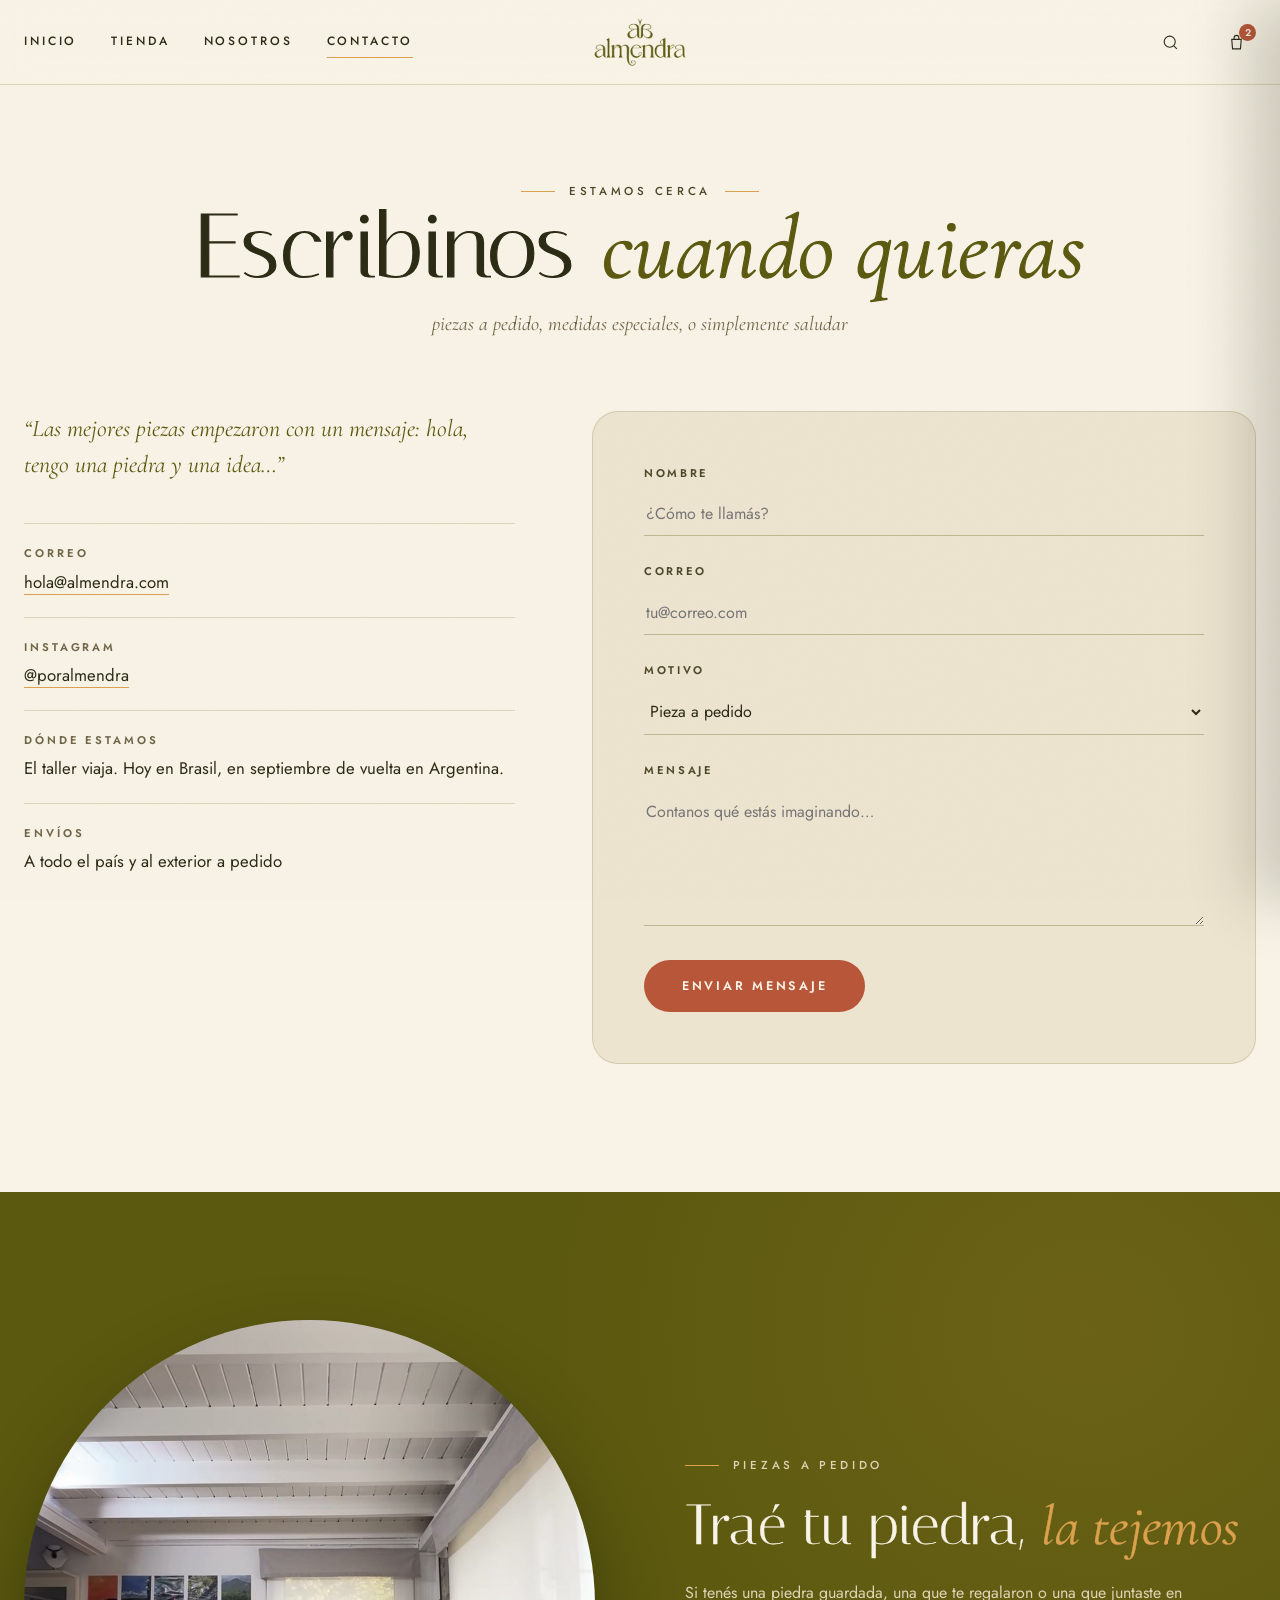
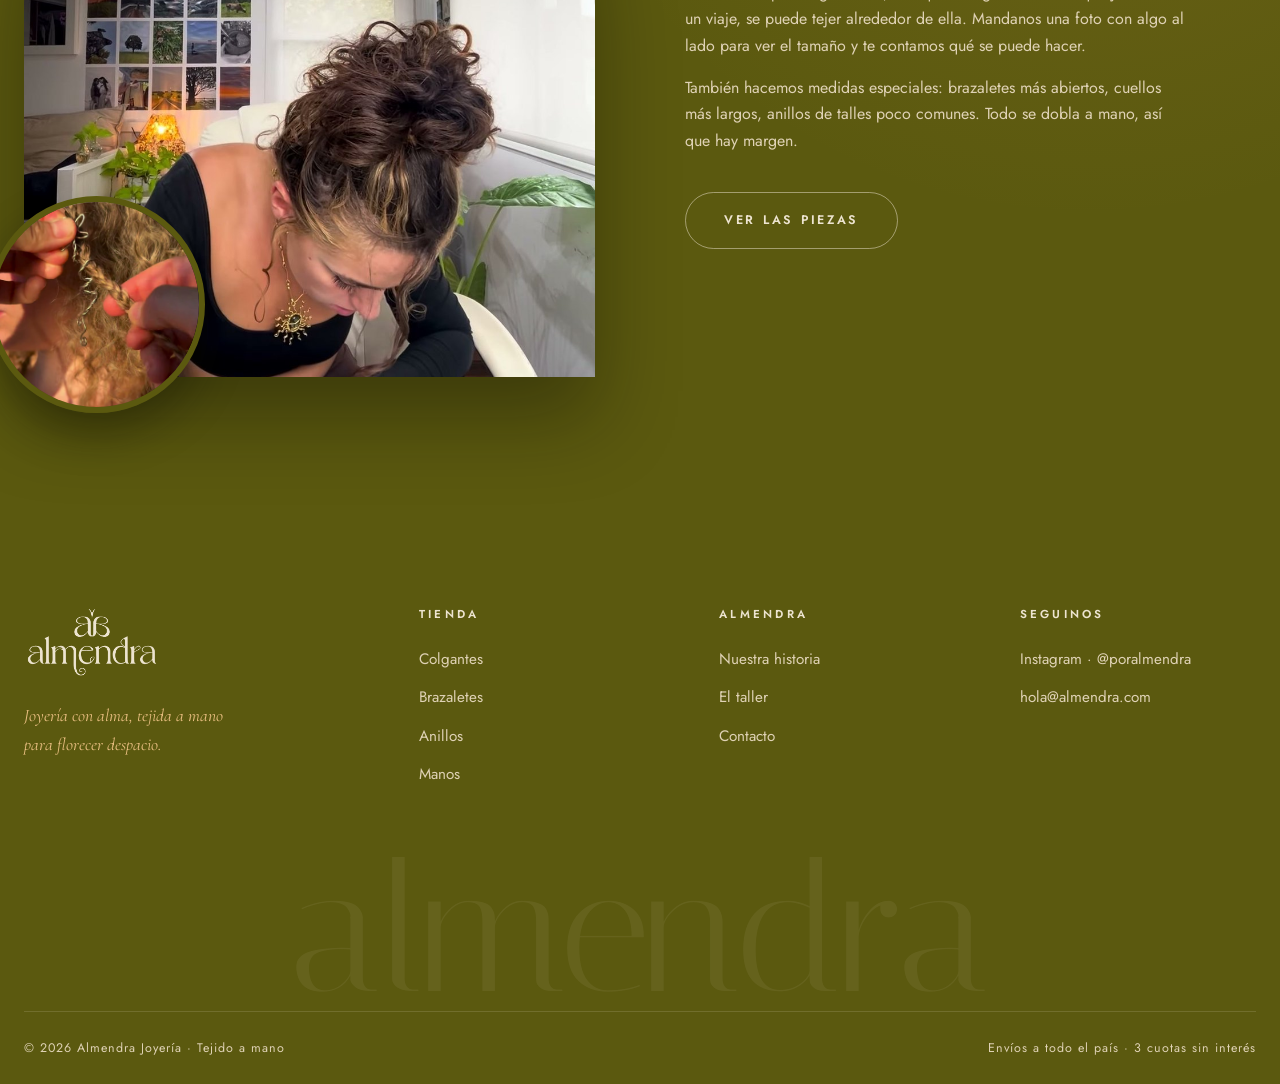
==== commit 8676743b: "Catalogo real y video: todo el sitio con material del Instagram Bajamos los 10 reels del perfil en 1" ====
--- a/contacto.html
+++ b/contacto.html
@@ -4,7 +4,7 @@
   <meta charset="UTF-8">
   <meta name="viewport" content="width=device-width, initial-scale=1.0">
   <title>Contacto · Almendra Joyería</title>
-  <meta name="description" content="Escribinos por piezas a pedido, talles especiales o lo que quieras contarnos.">
+  <meta name="description" content="Escribinos por piezas a pedido, medidas especiales o lo que quieras contarnos.">
   <link rel="icon" type="image/png" href="assets/img/logo-olive.png">
   <link rel="preconnect" href="https://fonts.googleapis.com">
   <link rel="preconnect" href="https://fonts.gstatic.com" crossorigin>
@@ -52,7 +52,7 @@
     <div class="wrap">
       <span class="eyebrow eyebrow--center reveal">Estamos cerca</span>
       <h1 class="display reveal" data-delay="1">Escribinos <em>cuando quieras</em></h1>
-      <p class="voice-sub reveal" data-delay="2">piezas a pedido, talles especiales, o simplemente saludar</p>
+      <p class="voice-sub reveal" data-delay="2">piezas a pedido, medidas especiales, o simplemente saludar</p>
     </div>
   </section>
 
@@ -60,7 +60,7 @@
   <div class="wrap contact">
     <div class="contact-info reveal">
       <blockquote class="voice-quote">
-        “Las mejores piezas empezaron con un mensaje: <em>hola, estaba pensando en algo así…</em>”
+        “Las mejores piezas empezaron con un mensaje: <em>hola, tengo una piedra y una idea…</em>”
       </blockquote>
       <div class="contact-item">
         <div class="k">Correo</div>
@@ -71,12 +71,12 @@
         <div class="v"><a href="https://instagram.com/poralmendra" target="_blank" rel="noopener">@poralmendra</a></div>
       </div>
       <div class="contact-item">
-        <div class="k">Taller</div>
-        <div class="v">Visitas con cita previa · Buenos Aires, Argentina</div>
-      </div>
-      <div class="contact-item">
-        <div class="k">Horarios</div>
-        <div class="v">Lunes a viernes, 10 a 18 h</div>
+        <div class="k">Dónde estamos</div>
+        <div class="v">El taller viaja. Hoy en Brasil, en septiembre de vuelta en Argentina.</div>
+      </div>
+      <div class="contact-item">
+        <div class="k">Envíos</div>
+        <div class="v">A todo el país y al exterior a pedido</div>
       </div>
     </div>
 
@@ -93,7 +93,7 @@
         <label for="f-motivo">Motivo</label>
         <select id="f-motivo">
           <option>Pieza a pedido</option>
-          <option>Consulta por talle</option>
+          <option>Consulta por medidas</option>
           <option>Mi pedido</option>
           <option>Otra cosa linda</option>
         </select>
@@ -106,21 +106,45 @@
     </form>
   </div>
 
+  <!-- ══════════ Banda a pedido ══════════ -->
+  <section class="band section">
+    <div class="wrap">
+      <figure class="band-figure reveal">
+        <div class="arch"><img src="assets/img/banda-mesa.jpg" alt="Almendra trabajando en la mesa del taller"></div>
+        <div class="mini"><img src="assets/img/pieza-trenza.jpg" alt="Dije de trenza tejido en el pelo"></div>
+      </figure>
+      <div>
+        <span class="eyebrow reveal">Piezas a pedido</span>
+        <h2 class="display reveal" data-delay="1">Traé tu piedra, <em>la tejemos</em></h2>
+        <p class="reveal" data-delay="2">
+          Si tenés una piedra guardada, una que te regalaron o una que juntaste en un viaje,
+          se puede tejer alrededor de ella. Mandanos una foto con algo al lado para ver el
+          tamaño y te contamos qué se puede hacer.
+        </p>
+        <p class="reveal" data-delay="2">
+          También hacemos medidas especiales: brazaletes más abiertos, cuellos más largos,
+          anillos de talles poco comunes. Todo se dobla a mano, así que hay margen.
+        </p>
+        <a class="btn btn--bone reveal" data-delay="3" href="tienda.html">Ver las piezas</a>
+      </div>
+    </div>
+  </section>
+
   <!-- ══════════ Footer ══════════ -->
   <footer class="site-footer">
     <div class="wrap">
       <div class="footer-grid">
         <div class="footer-brand">
           <img src="assets/img/logo-bone.png" alt="Almendra">
-          <p>Joyería con alma, hecha a mano para florecer despacio.</p>
+          <p>Joyería con alma, tejida a mano para florecer despacio.</p>
         </div>
         <div>
           <h4>Tienda</h4>
           <ul>
+            <li><a href="tienda.html">Colgantes</a></li>
+            <li><a href="tienda.html">Brazaletes</a></li>
             <li><a href="tienda.html">Anillos</a></li>
-            <li><a href="tienda.html">Collares</a></li>
-            <li><a href="tienda.html">Aros</a></li>
-            <li><a href="tienda.html">Pulseras</a></li>
+            <li><a href="tienda.html">Manos</a></li>
           </ul>
         </div>
         <div>
@@ -143,7 +167,7 @@
     <div class="footer-big" aria-hidden="true">almendra</div>
     <div class="wrap">
       <div class="footer-bottom">
-        <span>© 2026 Almendra Joyería · Hecho a mano</span>
+        <span>© 2026 Almendra Joyería · Tejido a mano</span>
         <span>Envíos a todo el país · 3 cuotas sin interés</span>
       </div>
     </div>
@@ -158,27 +182,27 @@
     </div>
     <div class="cart-items">
       <div class="cart-item">
-        <img src="assets/img/real-sol-labradorita.jpg" alt="Sol Labradorita">
-        <div>
-          <div class="ci-name">Sol Labradorita</div>
-          <div class="ci-detail">Bronce · Labradorita azul</div>
-          <div class="ci-qty">Cadena 45 cm · Cant. 1</div>
-        </div>
-        <div class="ci-price">$ 96.000</div>
+        <img src="assets/img/pieza-serpiente.jpg" alt="Serpiente Abalone">
+        <div>
+          <div class="ci-name">Serpiente Abalone</div>
+          <div class="ci-detail">Bronce · Abalone</div>
+          <div class="ci-qty">Cuello 42 cm · Cant. 1</div>
+        </div>
+        <div class="ci-price">$ 112.000</div>
       </div>
       <div class="cart-item">
-        <img src="assets/img/real-sol-marino.jpg" alt="Sol Marino">
-        <div>
-          <div class="ci-name">Sol Marino</div>
-          <div class="ci-detail">Bronce · Labradorita verde</div>
-          <div class="ci-qty">Cadena 50 cm · Cant. 1</div>
-        </div>
-        <div class="ci-price">$ 92.000</div>
+        <img src="assets/img/pieza-mano-espiral.jpg" alt="Mano de Espiral">
+        <div>
+          <div class="ci-name">Mano de Espiral</div>
+          <div class="ci-detail">Alpaca</div>
+          <div class="ci-qty">Mano derecha · Cant. 1</div>
+        </div>
+        <div class="ci-price">$ 86.000</div>
       </div>
       <p class="cart-note">Cada pieza viaja en su bolsita de lino con una carta de cuidados ✦</p>
     </div>
     <div class="cart-foot">
-      <div class="cart-total"><span>Subtotal</span><span>$ 188.000</span></div>
+      <div class="cart-total"><span>Subtotal</span><span>$ 198.000</span></div>
       <p class="small">Envío calculado al finalizar la compra.</p>
       <button class="btn btn--primary">Iniciar compra</button>
     </div>
--- a/css/almendra.css
+++ b/css/almendra.css
@@ -446,7 +446,7 @@
   text-transform: uppercase;
   fill: var(--amber-soft);
   stroke: var(--ink);
-  stroke-width: 4.5px;
+  stroke-width: 1.1px;
   stroke-linejoin: round;
   paint-order: stroke fill;
 }
@@ -681,7 +681,7 @@
   text-transform: uppercase;
   fill: var(--olive);
   stroke: var(--bone);
-  stroke-width: 3.5px;
+  stroke-width: 1.1px;
   stroke-linejoin: round;
   paint-order: stroke fill;
 }
@@ -1302,8 +1302,10 @@
   gap: clamp(14px, 2vw, 26px);
 }
 .atelier-grid figure { border-radius: 14px; overflow: hidden; position: relative; }
-.atelier-grid img { width: 100%; height: 100%; object-fit: cover; transition: transform 1.2s var(--ease-out); }
-.atelier-grid figure:hover img { transform: scale(1.05); }
+.atelier-grid img,
+.atelier-grid video { width: 100%; height: 100%; object-fit: cover; transition: transform 1.2s var(--ease-out); }
+.atelier-grid figure:hover img,
+.atelier-grid figure:hover video { transform: scale(1.05); }
 .at-1 { grid-column: 1 / 6; aspect-ratio: 4 / 4.6; border-radius: 999px 999px 14px 14px; }
 .at-2 { grid-column: 6 / 10; aspect-ratio: 4 / 5.2; margin-top: 60px; }
 .at-3 { grid-column: 10 / 13; aspect-ratio: 3 / 4.4; border-radius: 999px 999px 14px 14px; margin-top: 120px; }
@@ -1602,3 +1604,60 @@
   .pdp-buy { flex-direction: column; }
   .qty { justify-content: center; padding-block: 10px; }
 }
+
+/* ============================================================
+   Video dentro de los arcos
+   Los reels del Instagram de Almendra, recortados y en bucle.
+   ============================================================ */
+.arch video,
+.product-card .frame video,
+.atelier-grid video {
+  width: 100%;
+  height: 100%;
+  object-fit: cover;
+  display: block;
+}
+
+/* Marca "en vivo" sobre los bloques con video */
+.has-video { position: relative; }
+.has-video::after {
+  content: 'en el taller';
+  position: absolute;
+  left: 50%;
+  bottom: 18px;
+  transform: translateX(-50%);
+  z-index: 3;
+  font-family: var(--font-ui);
+  font-weight: 600;
+  font-size: 0.6rem;
+  letter-spacing: 0.24em;
+  text-transform: uppercase;
+  color: var(--olive);
+  background: rgba(248, 243, 230, 0.9);
+  padding: 7px 16px 7px 26px;
+  border-radius: 999px;
+  white-space: nowrap;
+  pointer-events: none;
+}
+.has-video::before {
+  content: '';
+  position: absolute;
+  left: 50%;
+  bottom: 27px;
+  z-index: 4;
+  margin-left: -52px;
+  width: 6px;
+  height: 6px;
+  border-radius: 50%;
+  background: var(--terracota);
+  animation: latido 2s ease-in-out infinite;
+  pointer-events: none;
+}
+@keyframes latido {
+  0%, 100% { opacity: 1; }
+  50% { opacity: 0.25; }
+}
+
+@media (prefers-reduced-motion: reduce) {
+  .has-video::before { animation: none; }
+}
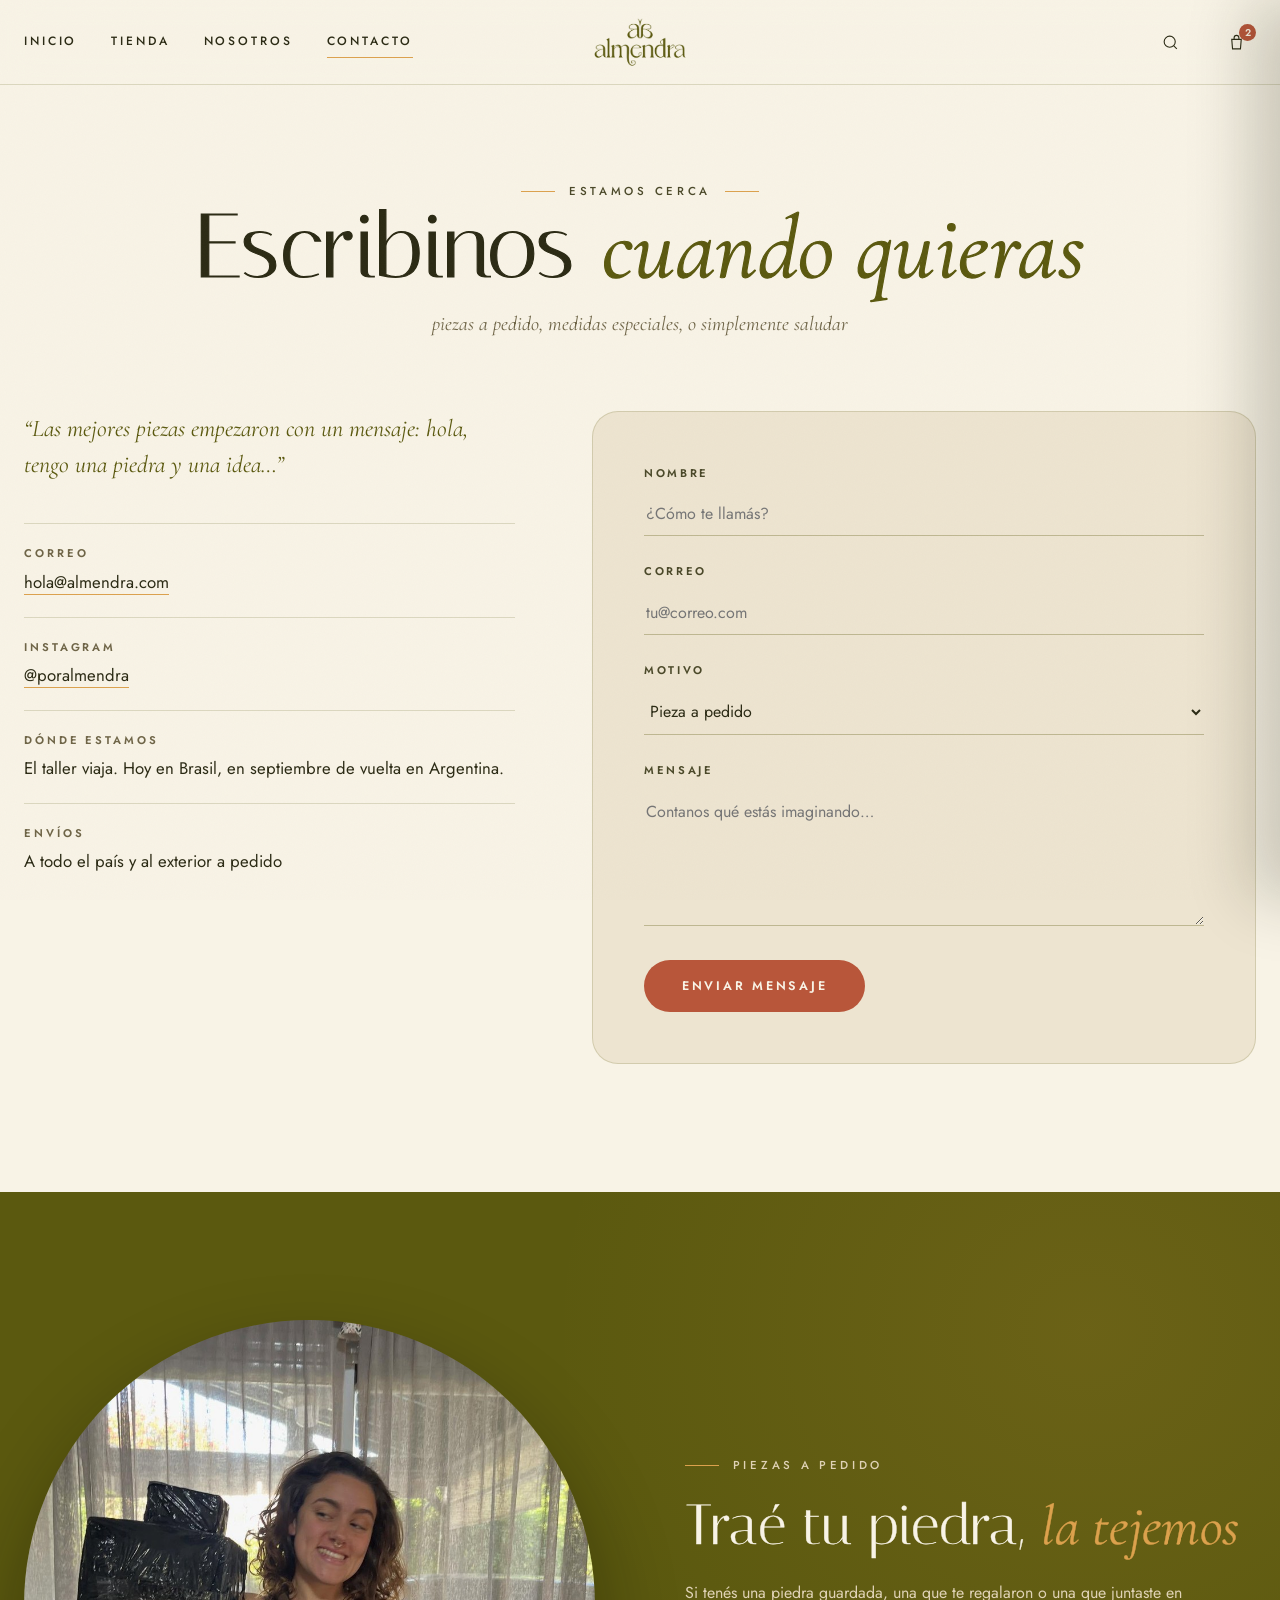
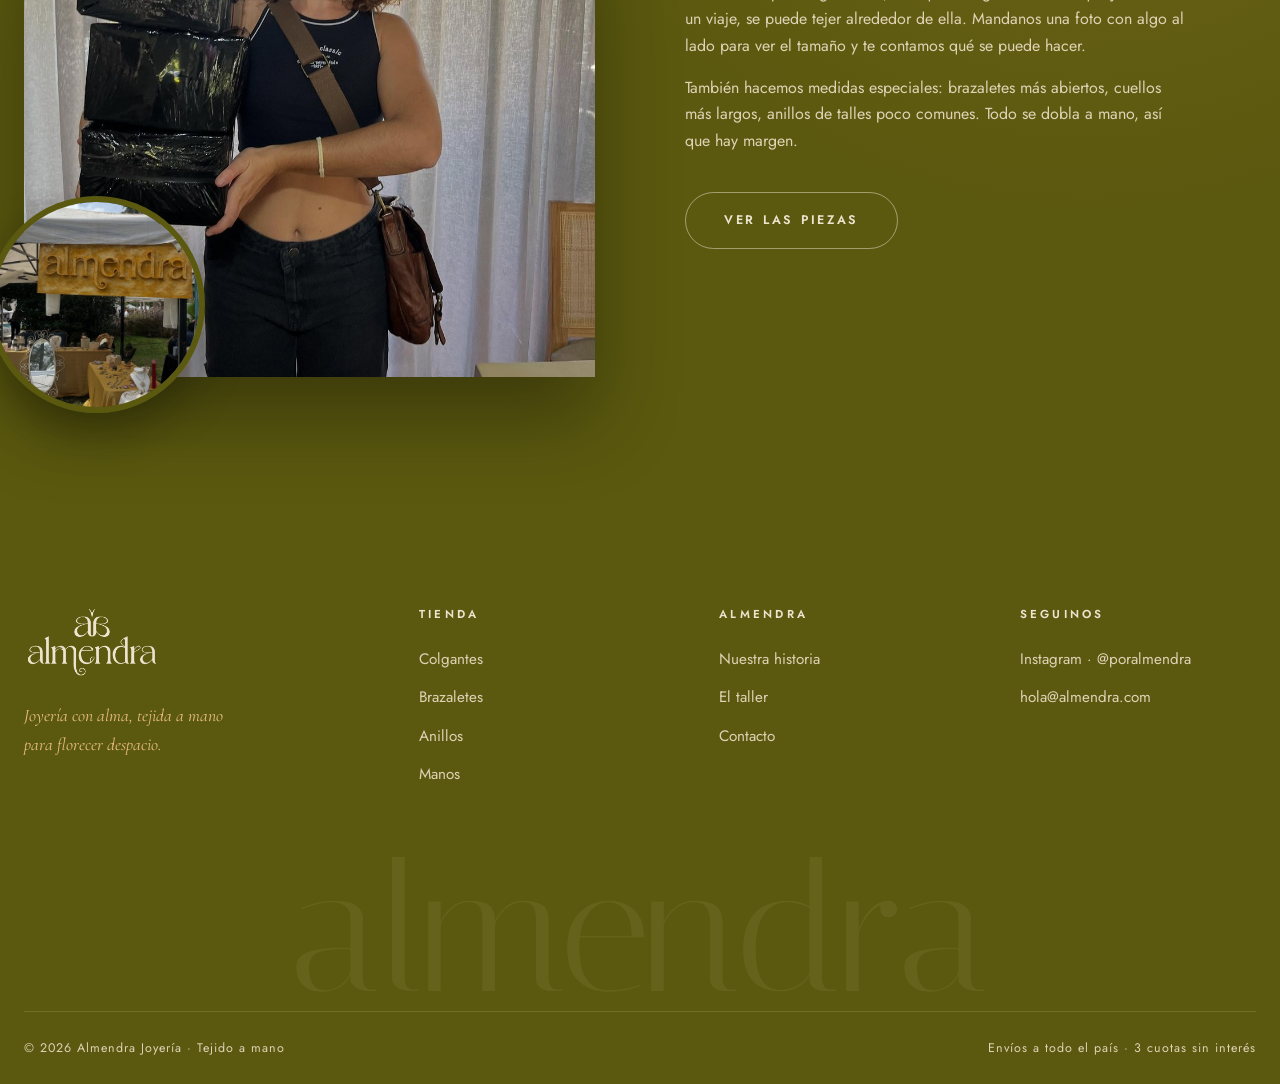
==== commit e9e4b62b: "Fotos y videos reales: 140 posteos del Instagram con tu sesion Con la extension de Chrome conectada " ====
--- a/contacto.html
+++ b/contacto.html
@@ -110,8 +110,8 @@
   <section class="band section">
     <div class="wrap">
       <figure class="band-figure reveal">
-        <div class="arch"><img src="assets/img/banda-mesa.jpg" alt="Almendra trabajando en la mesa del taller"></div>
-        <div class="mini"><img src="assets/img/pieza-trenza.jpg" alt="Dije de trenza tejido en el pelo"></div>
+        <div class="arch"><img src="assets/img/banda-feria.jpg" alt="Almendra con los bustos de exhibición antes de armar el puesto"></div>
+        <div class="mini"><img src="assets/img/mini-sign.jpg" alt="El cartel de madera de Almendra en la feria"></div>
       </figure>
       <div>
         <span class="eyebrow reveal">Piezas a pedido</span>
@@ -182,27 +182,27 @@
     </div>
     <div class="cart-items">
       <div class="cart-item">
-        <img src="assets/img/pieza-serpiente.jpg" alt="Serpiente Abalone">
-        <div>
-          <div class="ci-name">Serpiente Abalone</div>
-          <div class="ci-detail">Bronce · Abalone</div>
+        <img src="assets/img/pieza-sol-labradorita.jpg" alt="Sol Labradorita">
+        <div>
+          <div class="ci-name">Sol Labradorita</div>
+          <div class="ci-detail">Alpaca · Labradorita</div>
           <div class="ci-qty">Cuello 42 cm · Cant. 1</div>
         </div>
-        <div class="ci-price">$ 112.000</div>
+        <div class="ci-price">$ 96.000</div>
       </div>
       <div class="cart-item">
-        <img src="assets/img/pieza-mano-espiral.jpg" alt="Mano de Espiral">
-        <div>
-          <div class="ci-name">Mano de Espiral</div>
-          <div class="ci-detail">Alpaca</div>
-          <div class="ci-qty">Mano derecha · Cant. 1</div>
-        </div>
-        <div class="ci-price">$ 86.000</div>
+        <img src="assets/img/pieza-brazalete-par.jpg" alt="Soles de Bronce">
+        <div>
+          <div class="ci-name">Soles de Bronce</div>
+          <div class="ci-detail">Bronce · Par</div>
+          <div class="ci-qty">Brazo 26 cm · Cant. 1</div>
+        </div>
+        <div class="ci-price">$ 148.000</div>
       </div>
       <p class="cart-note">Cada pieza viaja en su bolsita de lino con una carta de cuidados ✦</p>
     </div>
     <div class="cart-foot">
-      <div class="cart-total"><span>Subtotal</span><span>$ 198.000</span></div>
+      <div class="cart-total"><span>Subtotal</span><span>$ 244.000</span></div>
       <p class="small">Envío calculado al finalizar la compra.</p>
       <button class="btn btn--primary">Iniciar compra</button>
     </div>
